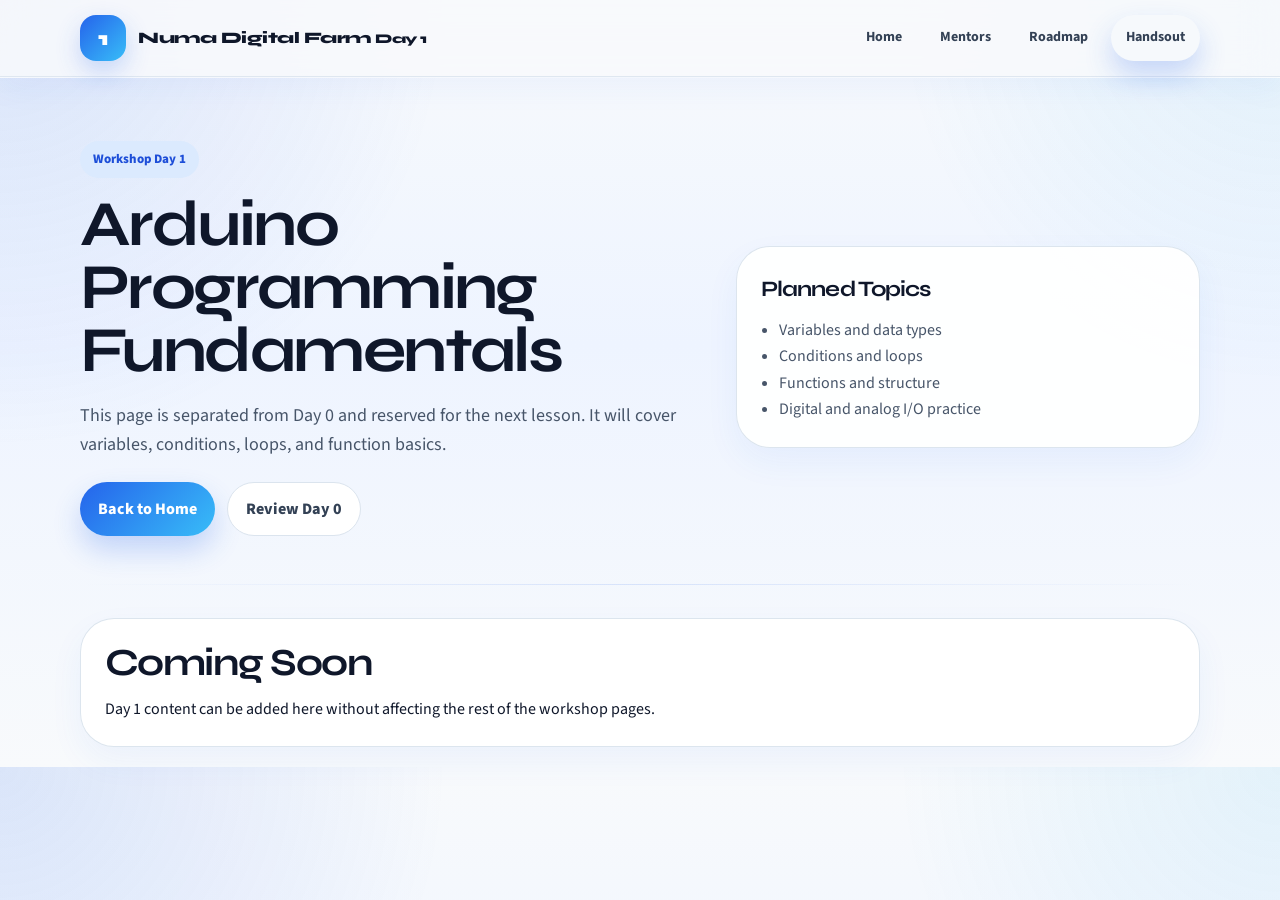
==== day1.html @ 46e3da44 "Add HTML and CSS files for Days 5 to 7 of the IoT Workshop, including navigation and content structu" ====
<!DOCTYPE html>
<html lang="en">
<head>
  <meta charset="UTF-8" />
  <meta name="viewport" content="width=device-width, initial-scale=1.0" />
  <title>Day 1 - IoT Workshop</title>
  <link href="https://fonts.googleapis.com/css2?family=Syne:wght@400;500;600;700;800&family=Source+Sans+Pro:wght@400;600;700&display=swap" rel="stylesheet">
  <link rel="stylesheet" href="styles.css" />
</head>
<body>
  <header class="topbar">
    <div class="container navbar">
      <a class="brand" href="index.html">
        <span class="brand-mark">1</span>
        <span>
          Numa Digital Farm
          <small>Day 1</small>
        </span>
      </a>
      <nav class="nav-links" aria-label="Primary navigation">
        <a href="index.html#home">Home</a>
        <a href="index.html#mentors">Mentors</a>
        <a href="index.html#roadmap">Roadmap</a>
        <details class="handsout-menu">
          <summary class="handsout-trigger btn btn-primary">Handsout</summary>
          <div class="handsout-dropdown" aria-label="Handsout days">
            <a href="day0.html">Day 0 - Foundation</a>
            <a href="day1.html">Day 1 - Arduino Basics</a>
            <a href="day2.html">Day 2 - Wi-Fi and HTTP</a>
            <a href="day3.html">Day 3 - MQTT Messaging</a>
            <a href="day4.html">Day 4 - Sensor Data</a>
            <a href="day5.html">Day 5 - ESP-NOW</a>
            <a href="day6.html">Day 6 - RFID and Modules</a>
            <a href="day7.html">Day 7 - Final Prototype</a>
          </div>
        </details>
      </nav>
    </div>
  </header>
  <main class="container">
    <section class="hero"><div class="hero-grid"><div><div class="badge">Workshop Day 1</div><h1>Arduino Programming Fundamentals</h1><p class="lead">This page is separated from Day 0 and reserved for the next lesson. It will cover variables, conditions, loops, and function basics.</p><div class="actions"><a class="btn btn-primary" href="index.html">Back to Home</a><a class="btn btn-ghost" href="day0.html">Review Day 0</a></div></div><aside class="panel"><h3>Planned Topics</h3><ul style="padding-left:18px;"><li>Variables and data types</li><li>Conditions and loops</li><li>Functions and structure</li><li>Digital and analog I/O practice</li></ul></aside></div></section>
    <section class="section"><div class="panel"><h2>Coming Soon</h2><p>Day 1 content can be added here without affecting the rest of the workshop pages.</p></div></section>
  </main>
</body>
</html>
---- styles.css ----
* {
  box-sizing: border-box;
  margin: 0;
  padding: 0;
}

:root {
  --primary: #2563eb;
  --primary-dark: #1d4ed8;
  --primary-soft: #dbeafe;
  --accent: #f59e0b;
  --accent-soft: #fef3c7;
  --text: #0f172a;
  --muted: #475569;
  --surface: #ffffff;
  --surface-alt: #f8fafc;
  --border: #dbe4ee;
  --shadow: 0 20px 45px rgba(37, 99, 235, 0.12);
  --radius: 24px;
}

html {
  scroll-behavior: smooth;
}

body {
  font-family: "Source Sans Pro", Arial, sans-serif;
  color: var(--text);
  line-height: 1.65;
  background:
    radial-gradient(circle at top left, rgba(37, 99, 235, 0.14), transparent 28rem),
    radial-gradient(circle at top right, rgba(14, 165, 233, 0.09), transparent 24rem),
    linear-gradient(180deg, #f8fafc 0%, #eef4ff 45%, #f8fafc 100%);
}

a {
  color: inherit;
  text-decoration: none;
}

img {
  max-width: 100%;
  display: block;
}

.container {
  width: min(1120px, calc(100% - 32px));
  margin: 0 auto;
}

.topbar {
  position: sticky;
  top: 0;
  z-index: 10;
  backdrop-filter: blur(16px);
  background: rgba(248, 250, 252, 0.85);
  border-bottom: 1px solid rgba(219, 228, 238, 0.85);
  box-shadow: 0 1px 0 rgba(255, 255, 255, 0.75), 0 12px 30px rgba(37, 99, 235, 0.05);
}

.navbar {
  min-height: 76px;
  display: flex;
  align-items: center;
  justify-content: space-between;
  gap: 18px;
}

.brand {
  display: flex;
  align-items: center;
  gap: 12px;
  font-family: Syne, Arial, sans-serif;
  font-weight: 800;
  letter-spacing: -0.03em;
}

.brand-mark {
  width: 46px;
  height: 46px;
  border-radius: 16px;
  display: grid;
  place-items: center;
  color: white;
  background: linear-gradient(135deg, var(--primary), #38bdf8);
  box-shadow: 0 10px 24px rgba(37, 99, 235, 0.24);
  font-size: 20px;
}

.nav-links {
  display: flex;
  flex-wrap: wrap;
  align-items: center;
  gap: 8px;
}

.nav-links a,
.nav-links button,
.nav-links summary {
  padding: 11px 15px;
  border-radius: 999px;
  font-size: 14px;
  font-weight: 700;
  color: #334155;
  transition: 0.2s ease;
}

.nav-links a:hover,
.nav-links button:hover,
.nav-links summary:hover {
  background: #dbeafe;
  color: var(--primary-dark);
}

.nav-links a:focus-visible,
.nav-links button:focus-visible,
.nav-links summary:focus-visible,
.handsout-dropdown a:focus-visible,
.btn:focus-visible {
  outline: 3px solid rgba(37, 99, 235, 0.28);
  outline-offset: 2px;
}

.nav-links button,
.nav-links summary {
  border: 0;
  background: transparent;
  cursor: pointer;
  list-style: none;
}

.nav-links summary::-webkit-details-marker {
  display: none;
}

.nav-links summary::marker {
  content: "";
}

.handsout-menu {
  position: relative;
}

.handsout-trigger {
  display: inline-flex;
  align-items: center;
  gap: 8px;
  color: white;
  background: linear-gradient(135deg, var(--primary), #38bdf8);
  box-shadow: 0 14px 28px rgba(37, 99, 235, 0.22);
  position: relative;
  overflow: hidden;
}

.handsout-trigger::after {
  content: "";
  position: absolute;
  inset: 0;
  background: linear-gradient(115deg, transparent 0%, rgba(255, 255, 255, 0.32) 48%, transparent 56%);
  transform: translateX(-120%);
  transition: transform 0.45s ease;
}

.handsout-menu:hover .handsout-trigger::after,
.handsout-menu[open] .handsout-trigger::after {
  transform: translateX(120%);
}

.handsout-trigger:hover,
.handsout-menu[open] .handsout-trigger {
  color: white;
  background: linear-gradient(135deg, var(--primary-dark), #0284c7);
}

.handsout-dropdown {
  position: absolute;
  top: calc(100% + 10px);
  right: 0;
  min-width: 220px;
  padding: 10px;
  border-radius: 20px;
  border: 1px solid var(--border);
  background: rgba(255, 255, 255, 0.98);
  box-shadow: var(--shadow);
  display: grid;
  gap: 6px;
  z-index: 20;
}

.handsout-dropdown a {
  padding: 10px 12px;
  border-radius: 14px;
  font-size: 13px;
  font-weight: 800;
  color: #334155;
}

.handsout-dropdown a:hover {
  background: #eff6ff;
  color: var(--primary-dark);
}

section.section,
section.hero {
  position: relative;
  scroll-margin-top: 96px;
}

section.section::before,
section.hero::before {
  content: "";
  position: absolute;
  left: 0;
  right: 0;
  top: 0;
  height: 1px;
  background: linear-gradient(90deg, transparent, rgba(37, 99, 235, 0.14), transparent);
  pointer-events: none;
}

section.section > .container,
section.hero > .container {
  position: relative;
  z-index: 1;
}

.hero {
  padding: 64px 0 32px;
}

.hero-grid {
  display: grid;
  grid-template-columns: 1.15fr 0.85fr;
  gap: 28px;
  align-items: center;
}

.badge {
  display: inline-flex;
  align-items: center;
  gap: 8px;
  padding: 8px 13px;
  border-radius: 999px;
  background: var(--primary-soft);
  color: var(--primary-dark);
  font-size: 13px;
  font-weight: 800;
  margin-bottom: 16px;
}

h1,
h2,
h3,
h4 {
  font-family: Syne, Arial, sans-serif;
  letter-spacing: -0.04em;
}

h1 {
  font-size: clamp(42px, 5vw, 68px);
  line-height: 0.98;
  margin-bottom: 18px;
}

h2 {
  font-size: clamp(28px, 3vw, 42px);
  line-height: 1.05;
  margin-bottom: 12px;
}

h3 {
  font-size: 22px;
  margin-bottom: 10px;
}

.lead {
  font-size: 18px;
  color: var(--muted);
  max-width: 720px;
}

.actions {
  display: flex;
  flex-wrap: wrap;
  gap: 12px;
  margin: 22px 0 16px;
}

.btn {
  display: inline-flex;
  align-items: center;
  justify-content: center;
  gap: 8px;
  padding: 13px 18px;
  border-radius: 999px;
  border: 0;
  font-weight: 800;
  cursor: pointer;
  transition: 0.22s ease;
}

.btn-primary {
  background: linear-gradient(135deg, var(--primary), #38bdf8);
  color: white;
  box-shadow: 0 14px 28px rgba(37, 99, 235, 0.24);
}

.btn-primary:hover {
  transform: translateY(-2px);
  box-shadow: 0 18px 32px rgba(37, 99, 235, 0.28);
}

.btn-ghost {
  background: white;
  border: 1px solid var(--border);
  color: #334155;
}

.btn-ghost:hover {
  background: #eff6ff;
  border-color: #bfdbfe;
}

.pills {
  display: flex;
  flex-wrap: wrap;
  gap: 10px;
}

.pill {
  padding: 8px 11px;
  border-radius: 999px;
  background: rgba(255, 255, 255, 0.86);
  border: 1px solid var(--border);
  color: #475569;
  font-size: 13px;
  font-weight: 700;
}

.panel {
  background: rgba(255, 255, 255, 0.92);
  border: 1px solid rgba(219, 228, 238, 0.95);
  border-radius: 34px;
  padding: 24px;
  box-shadow: var(--shadow);
}

.panel.soft {
  background: linear-gradient(135deg, rgba(204, 251, 241, 0.5), rgba(254, 243, 199, 0.4));
}

.hero-panel {
  background: rgba(255, 255, 255, 0.9);
  border: 1px solid rgba(219, 228, 238, 0.95);
  border-radius: 34px;
  padding: 24px;
  box-shadow: var(--shadow);
}

.hero-note {
  color: #64748b;
  font-size: 14px;
}

.home-hero {
  padding-top: 70px;
}

.kpi-grid,
.card-grid,
.page-grid,
.two-col,
.three-col {
  display: grid;
  gap: 16px;
}

.card-grid {
  grid-template-columns: repeat(3, 1fr);
}

.page-grid {
  grid-template-columns: repeat(4, 1fr);
}

.two-col {
  grid-template-columns: repeat(2, 1fr);
}

.three-col {
  grid-template-columns: repeat(3, 1fr);
}

.card,
.info-card,
.day-card,
.note,
.callout {
  background: rgba(255, 255, 255, 0.94);
  border: 1px solid var(--border);
  border-radius: var(--radius);
  padding: 18px;
  box-shadow: 0 12px 28px rgba(15, 23, 42, 0.06);
}

.trainer-card {
  min-height: 100%;
}

.mentor-band {
  display: grid;
  gap: 16px;
  padding: 18px;
  border-radius: 28px;
  border: 1px solid rgba(37, 99, 235, 0.12);
  background: linear-gradient(180deg, rgba(255, 255, 255, 0.9), rgba(239, 246, 255, 0.7));
}

.resource-banner {
  padding: 11px 16px;
  border-radius: 999px;
  border: 1px solid rgba(37, 99, 235, 0.14);
  background: linear-gradient(135deg, rgba(239, 246, 255, 0.95), rgba(219, 234, 254, 0.95));
  color: #1e3a8a;
  font-weight: 800;
  font-size: 14px;
  letter-spacing: -0.01em;
  text-align: center;
}

.mentor-grid {
  display: grid;
  grid-template-columns: repeat(2, minmax(0, 1fr));
  gap: 14px;
}

.mentor-card {
  display: flex;
  gap: 14px;
  align-items: flex-start;
  padding: 20px;
  border-radius: 24px;
  background: rgba(255, 255, 255, 0.92);
  border: 1px solid rgba(37, 99, 235, 0.12);
  box-shadow: none;
}

.mentor-card-left {
  border-top: 2px solid rgba(37, 99, 235, 0.38);
}

.mentor-card-right {
  border-top: 2px solid rgba(14, 165, 233, 0.34);
}

.trainer-meta {
  display: grid;
  gap: 8px;
}

.profile-links {
  display: flex;
  flex-wrap: wrap;
  gap: 8px;
  margin-top: 10px;
}

.profile-link {
  display: inline-flex;
  align-items: center;
  gap: 6px;
  padding: 8px 11px;
  border-radius: 999px;
  background: #eff6ff;
  color: #1d4ed8;
  font-size: 12px;
  font-weight: 800;
  border: 1px solid #dbeafe;
}

.profile-link.secondary {
  background: #f8fafc;
  color: #0f172a;
  border-color: var(--border);
}

.mentor-card .avatar {
  flex: 0 0 58px;
  width: 58px;
  height: 58px;
  border-radius: 20px;
  background: linear-gradient(135deg, var(--primary), #38bdf8);
  color: white;
  display: grid;
  place-items: center;
  font-weight: 900;
  font-size: 18px;
  box-shadow: 0 8px 18px rgba(37, 99, 235, 0.18);
}

.mentor-card h3 {
  margin-bottom: 4px;
}

.mentor-card p {
  margin-bottom: 0;
  line-height: 1.55;
}

.mentor-card .profile-links {
  margin-top: 8px;
}

.mentor-card .tag-row {
  margin-top: 8px;
}

.roadmap-grid {
  display: grid;
  grid-template-columns: repeat(4, 1fr);
  gap: 14px;
}

.roadmap-card {
  position: relative;
  overflow: hidden;
}

.roadmap-card h3 {
  font-size: 18px;
  margin-bottom: 8px;
}

.roadmap-card p {
  color: #64748b;
  font-size: 14px;
}

.roadmap-card .day-number {
  margin-bottom: 10px;
}

.roadmap-card .status-tag {
  display: inline-flex;
  align-items: center;
  gap: 6px;
  padding: 6px 10px;
  border-radius: 999px;
  background: #eff6ff;
  color: #1d4ed8;
  font-size: 11px;
  font-weight: 900;
  margin-top: 12px;
}

.stats-row {
  display: grid;
  grid-template-columns: repeat(3, minmax(0, 1fr));
  gap: 12px;
  margin-top: 18px;
}

.stat {
  padding: 14px;
  border-radius: 18px;
  background: linear-gradient(180deg, #f8fafc, #ffffff);
  border: 1px solid var(--border);
}

.stat strong {
  display: block;
  font-size: 20px;
  color: var(--primary-dark);
  margin-bottom: 4px;
}

.stat span {
  font-size: 13px;
  color: #64748b;
}

.day-card {
  position: relative;
  overflow: hidden;
  cursor: pointer;
  transition: 0.22s ease;
  min-height: 168px;
}

.day-card:hover {
  transform: translateY(-4px);
  border-color: #b6e8e0;
}

.day-number {
  display: inline-grid;
  place-items: center;
  width: 44px;
  height: 44px;
  border-radius: 16px;
  background: var(--primary-soft);
  color: var(--primary-dark);
  font-weight: 900;
  margin-bottom: 14px;
}

.locked {
  position: absolute;
  top: 16px;
  right: 16px;
  padding: 6px 10px;
  border-radius: 999px;
  background: #ffedd5;
  color: #9a3412;
  font-size: 12px;
  font-weight: 900;
}

.section {
  padding: 34px 0 20px;
}

.section-tight {
  padding-top: 28px;
}

.section + .section {
  margin-top: 10px;
}

.section-head {
  display: flex;
  align-items: end;
  justify-content: space-between;
  gap: 18px;
  margin-bottom: 20px;
}

.section-head p,
.card p,
.info-card p,
.note p,
.callout p,
li,
td {
  color: var(--muted);
}

.faq-list {
  display: grid;
  gap: 12px;
}

.faq-item {
  border: 1px solid var(--border);
  border-radius: 20px;
  background: rgba(255, 255, 255, 0.94);
  box-shadow: 0 12px 28px rgba(37, 99, 235, 0.06);
  overflow: hidden;
}

.faq-item summary {
  display: flex;
  align-items: center;
  justify-content: space-between;
  gap: 12px;
  padding: 16px 18px;
  cursor: pointer;
  font-weight: 800;
  color: #1e3a8a;
}

.faq-item summary::after {
  content: "+";
  font-size: 18px;
  line-height: 1;
  color: var(--primary-dark);
}

.faq-item[open] summary::after {
  content: "−";
}

.faq-item p {
  padding: 0 18px 18px;
  color: var(--muted);
}

.muted {
  color: var(--muted);
}

.table-wrap {
  overflow-x: auto;
  border: 1px solid rgba(219, 228, 238, 0.95);
  border-radius: 20px;
  background: white;
  margin: 14px 0;
  box-shadow: 0 10px 24px rgba(37, 99, 235, 0.04);
}

table {
  width: 100%;
  border-collapse: collapse;
  min-width: 680px;
}

th,
td {
  padding: 13px 14px;
  text-align: left;
  border-bottom: 1px solid var(--border);
  vertical-align: top;
  font-size: 14px;
}

th {
  background: #effdfa;
  color: #115e59;
  font-weight: 900;
}

tr:last-child td {
  border-bottom: 0;
}

.code-block,
.diagram,
.flow-box {
  background: linear-gradient(180deg, #0f172a, #111827);
  color: #e2e8f0;
  border-radius: 24px;
  padding: 18px;
  overflow-x: auto;
  margin: 14px 0;
  border: 1px solid rgba(37, 99, 235, 0.12);
}

.code-block pre,
.diagram,
.flow-box {
  font-family: "SFMono-Regular", Consolas, "Liberation Mono", monospace;
  font-size: 13px;
  line-height: 1.65;
  white-space: pre-wrap;
}

.tag-row {
  display: flex;
  flex-wrap: wrap;
  gap: 8px;
  margin-top: 10px;
}

.tag {
  display: inline-flex;
  align-items: center;
  gap: 6px;
  border-radius: 999px;
  padding: 6px 10px;
  background: #eff6ff;
  color: #1d4ed8;
  font-size: 12px;
  font-weight: 800;
}

.note {
  background: linear-gradient(135deg, rgba(219, 234, 254, 0.55), rgba(255, 255, 255, 0.82));
  border-left: 4px solid var(--primary);
}

.note.warning {
  background: linear-gradient(135deg, rgba(239, 246, 255, 0.75), rgba(255, 255, 255, 0.86));
  border-left-color: #ea580c;
}

.note.success {
  background: linear-gradient(135deg, rgba(219, 234, 254, 0.55), rgba(239, 246, 255, 0.75));
  border-left-color: var(--primary);
}

.panel.soft,
.hero-panel,
.card,
.info-card,
.day-card,
.note,
.callout,
.faq-item {
  backdrop-filter: blur(6px);
}

.panel,
.hero-panel,
.card,
.info-card,
.day-card,
.note,
.callout,
.faq-item {
  box-shadow: 0 14px 34px rgba(37, 99, 235, 0.06);
}

.footer {
  padding: 30px 0 40px;
  text-align: center;
  color: var(--muted);
}

.footer .panel {
  display: inline-block;
  min-width: min(800px, 100%);
}

@media (max-width: 920px) {
  .hero-grid,
  .two-col,
  .three-col,
  .card-grid,
  .page-grid,
  .roadmap-grid,
  .stats-row,
  .mentor-grid {
    grid-template-columns: 1fr 1fr;
  }
}

@media (max-width: 720px) {
  .navbar,
  .section-head,
  .hero-grid {
    grid-template-columns: 1fr;
    display: grid;
  }

  .nav-links {
    justify-content: flex-start;
  }

  .two-col,
  .three-col,
  .card-grid,
  .page-grid,
  .roadmap-grid,
  .stats-row,
  .mentor-grid,
  .mentor-card {
    grid-template-columns: 1fr;
  }

  .mentor-card {
    flex-direction: column;
  }

  .handsout-dropdown {
    position: static;
    min-width: 0;
    margin-top: 8px;
  }

  .footer .panel {
    min-width: 0;
  }
}
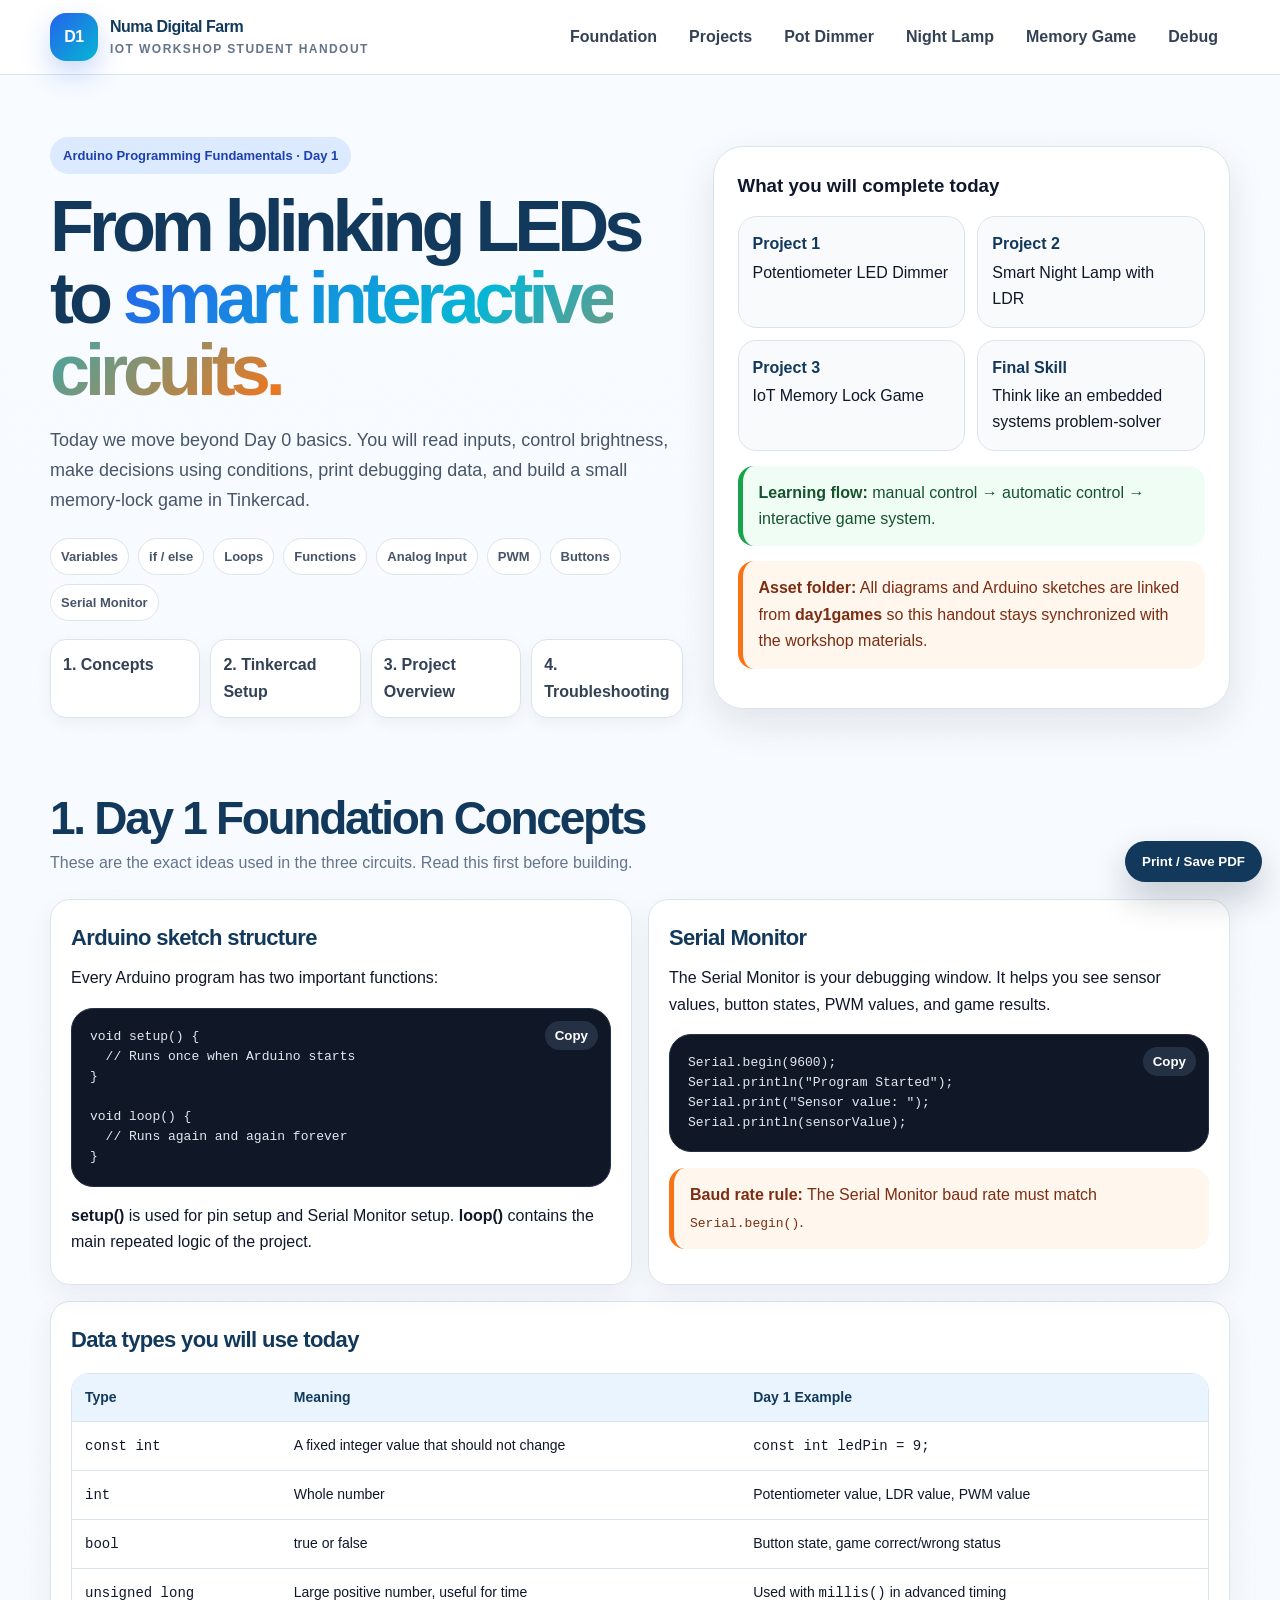
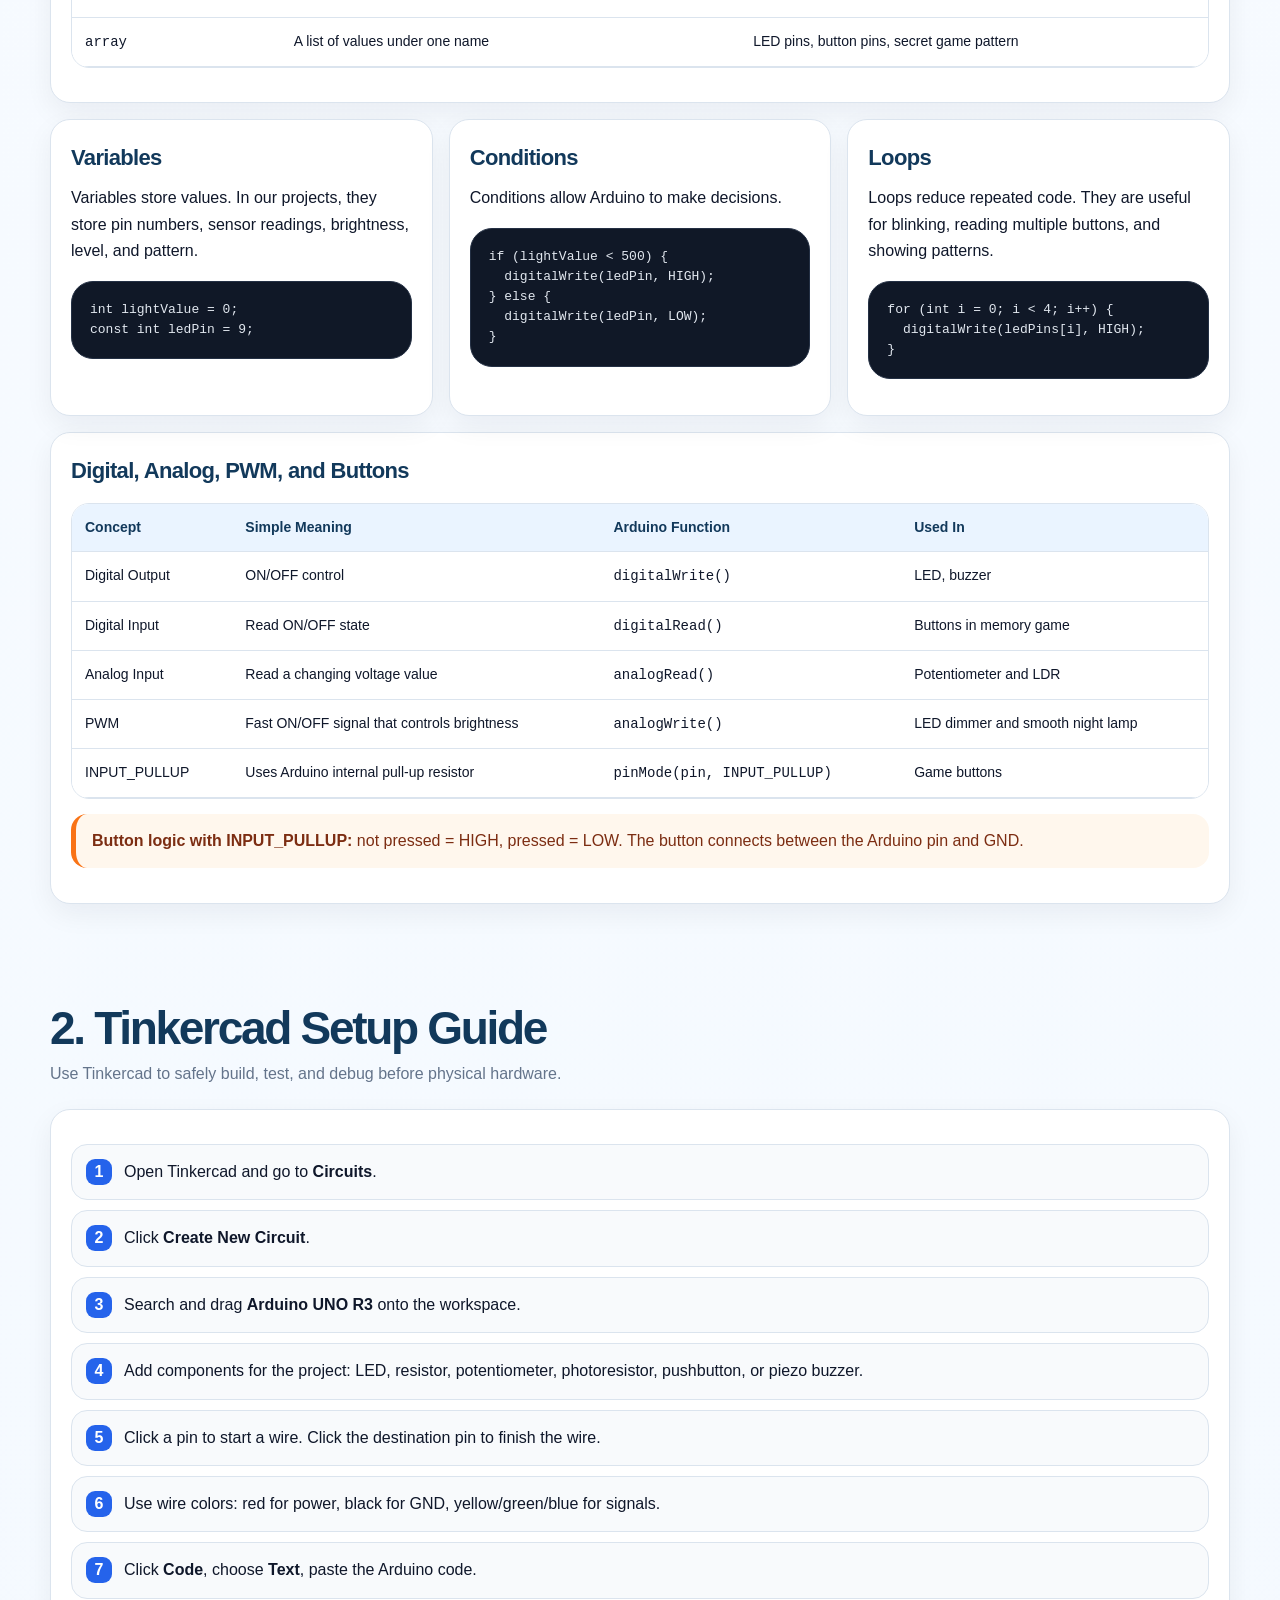
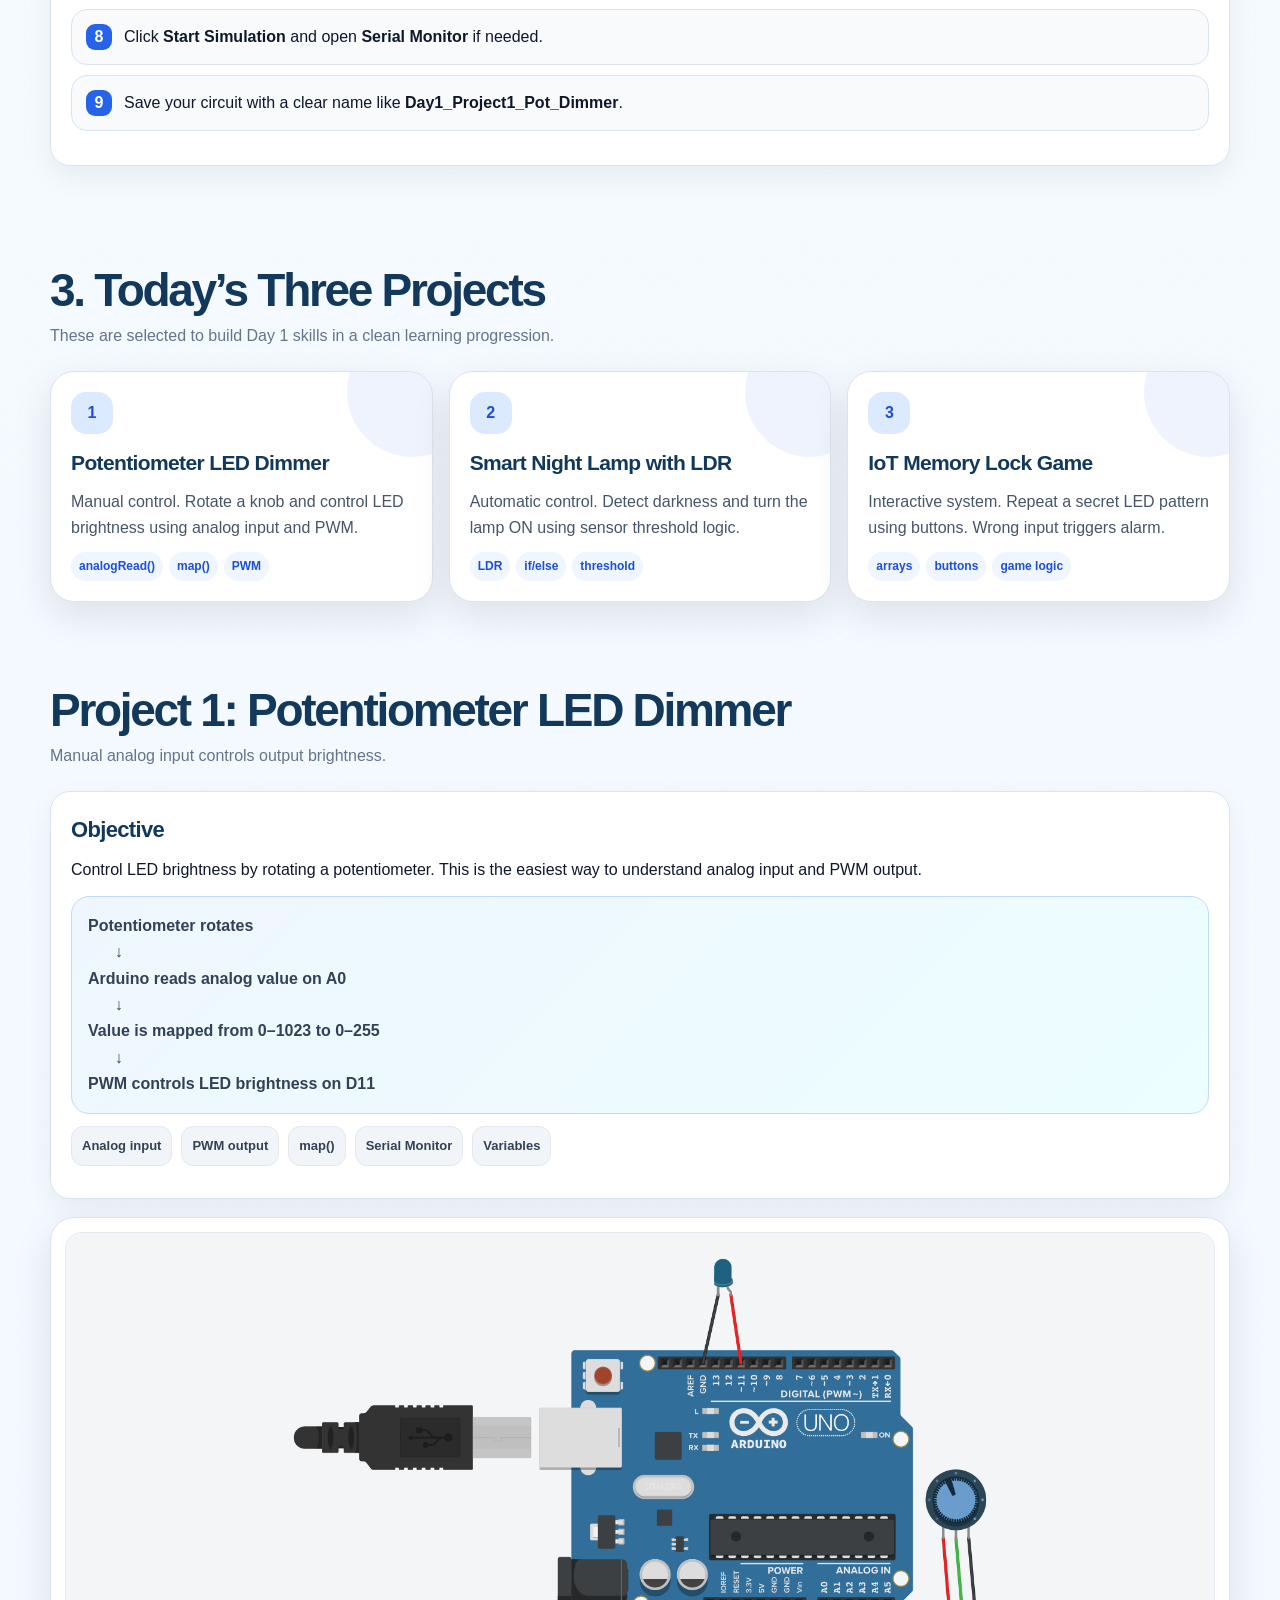
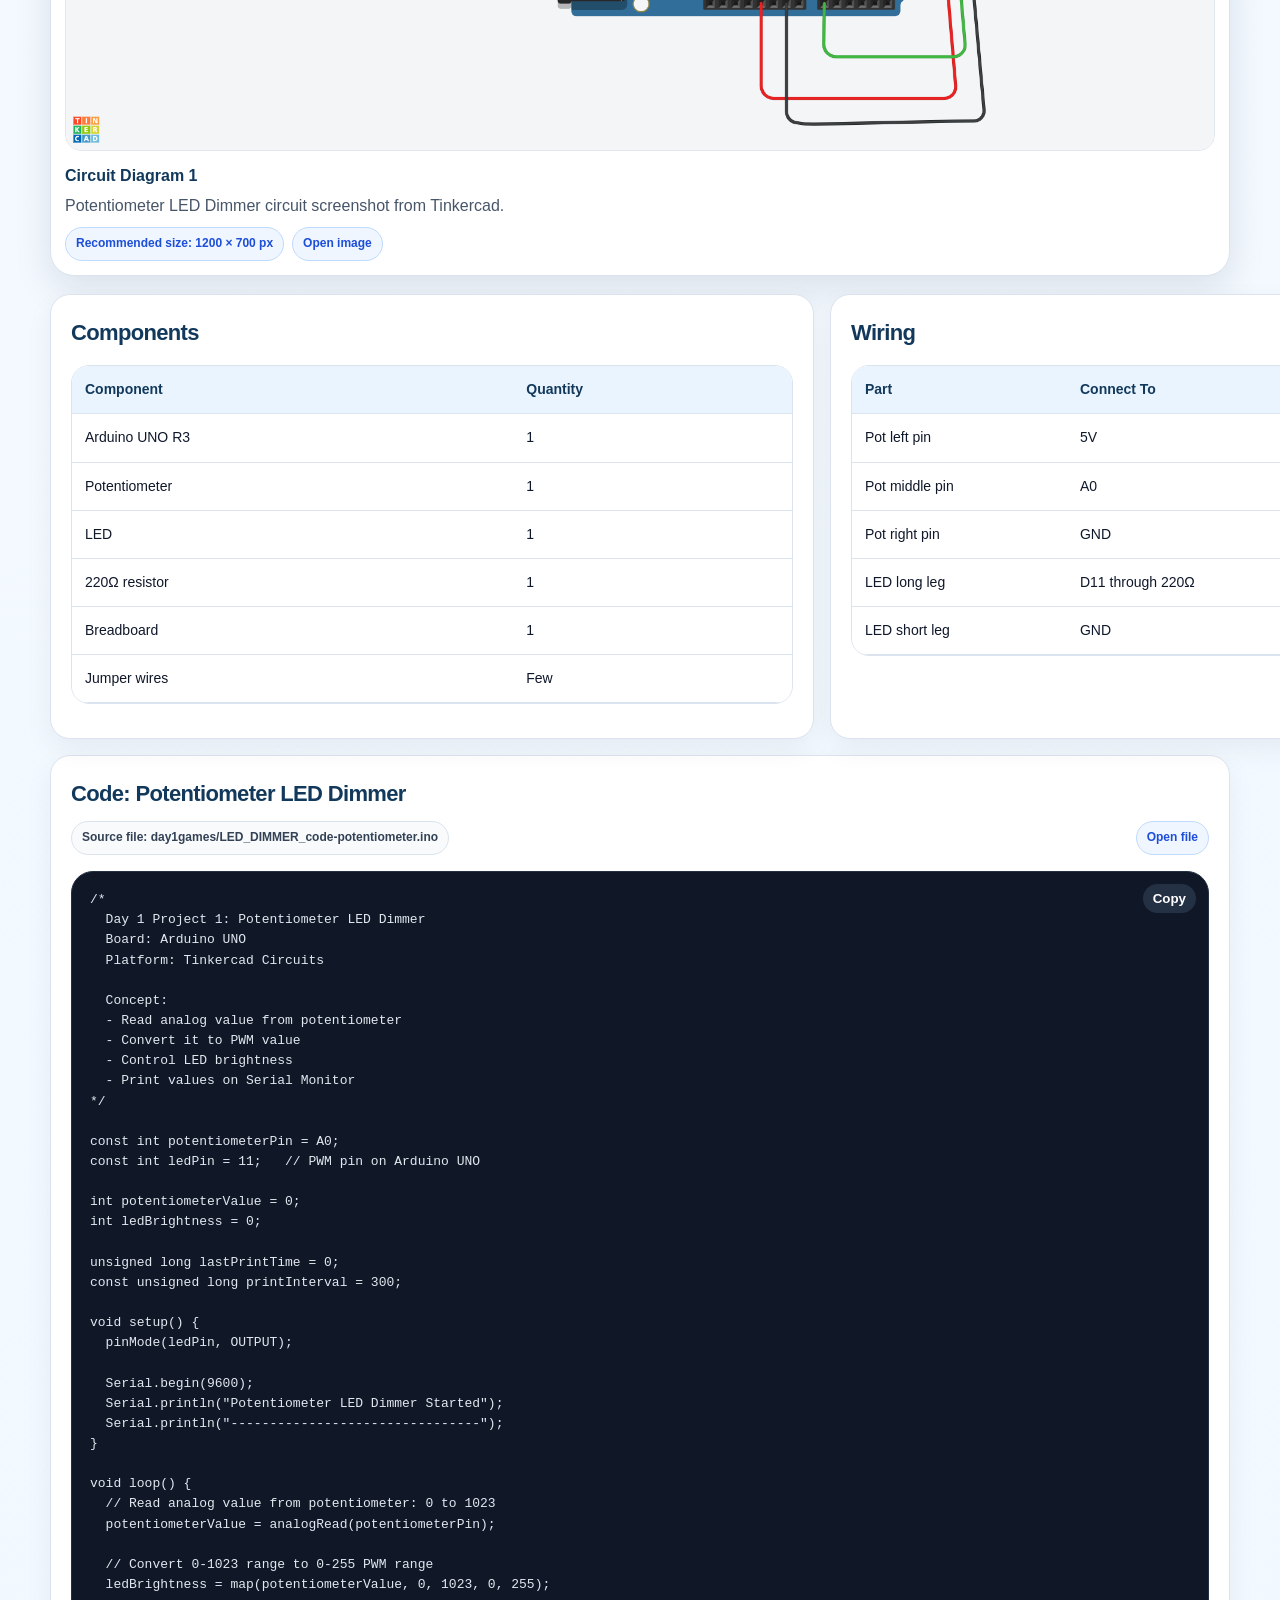
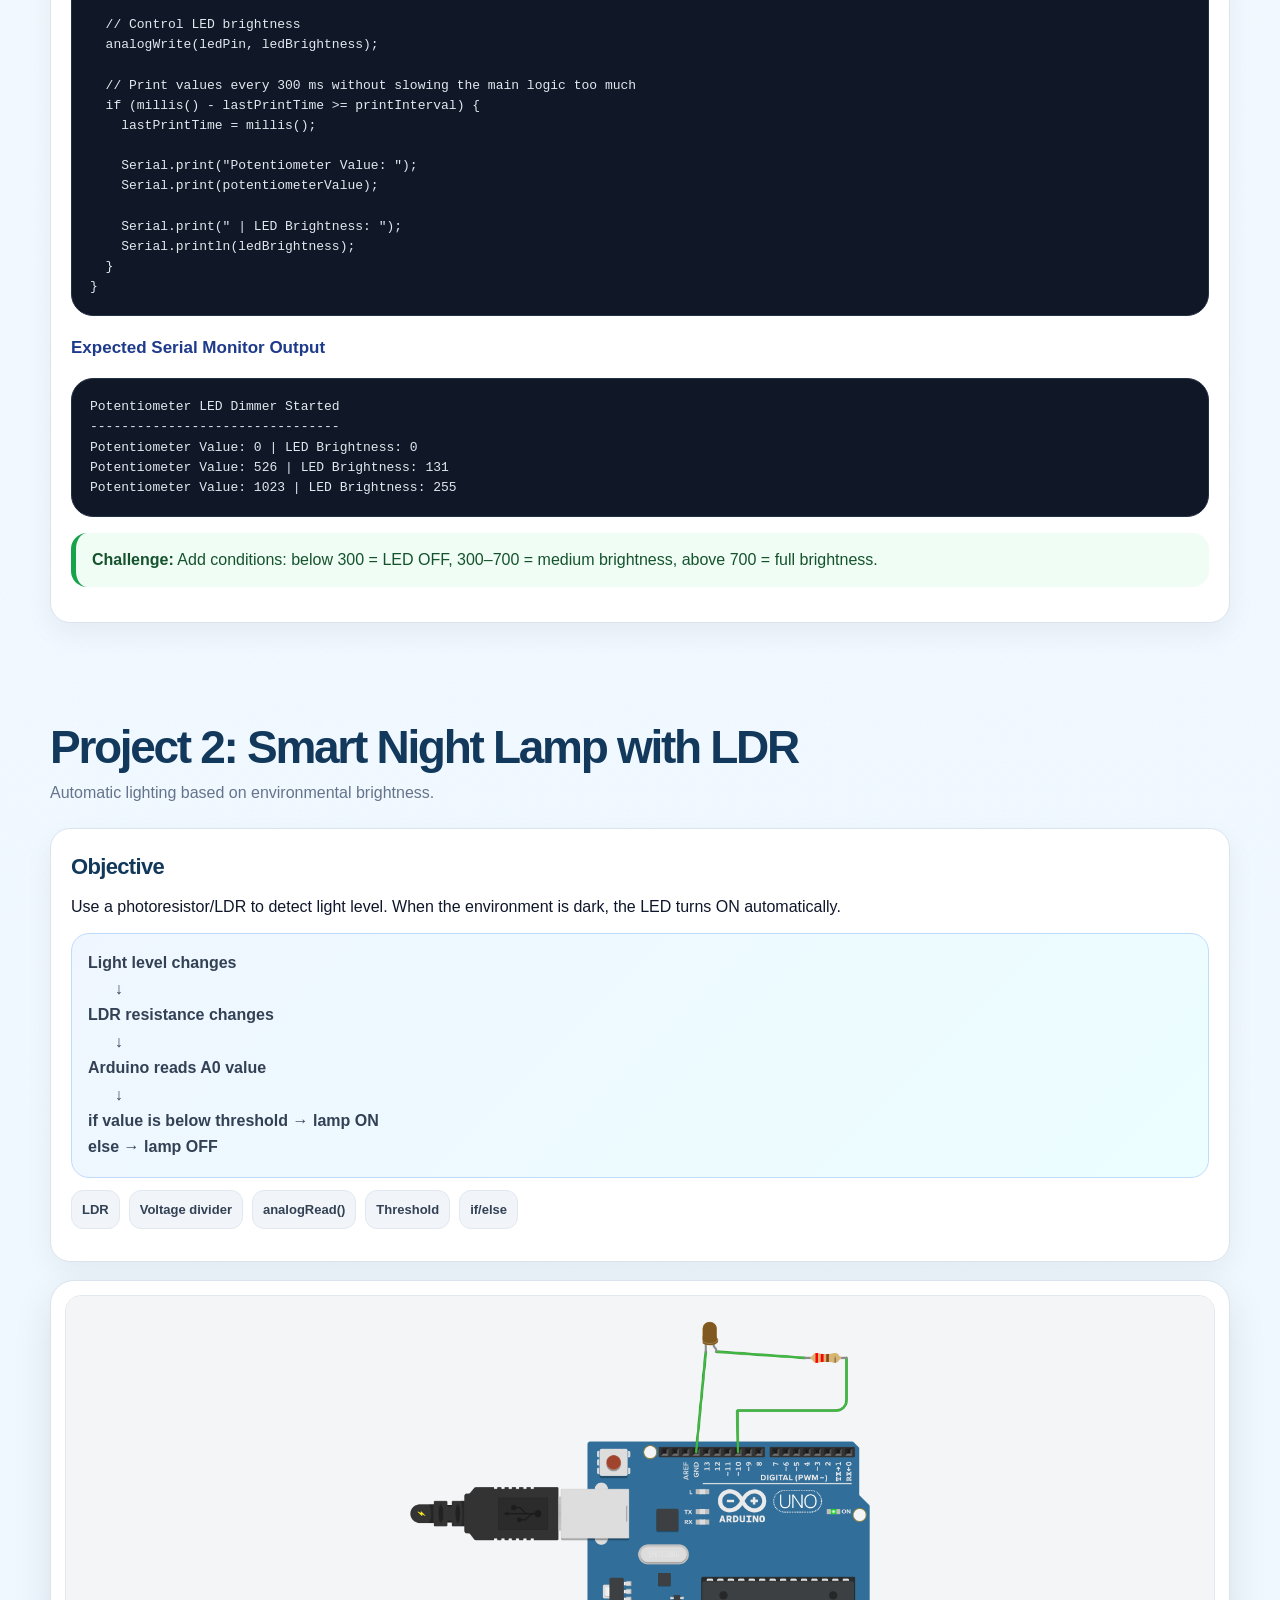
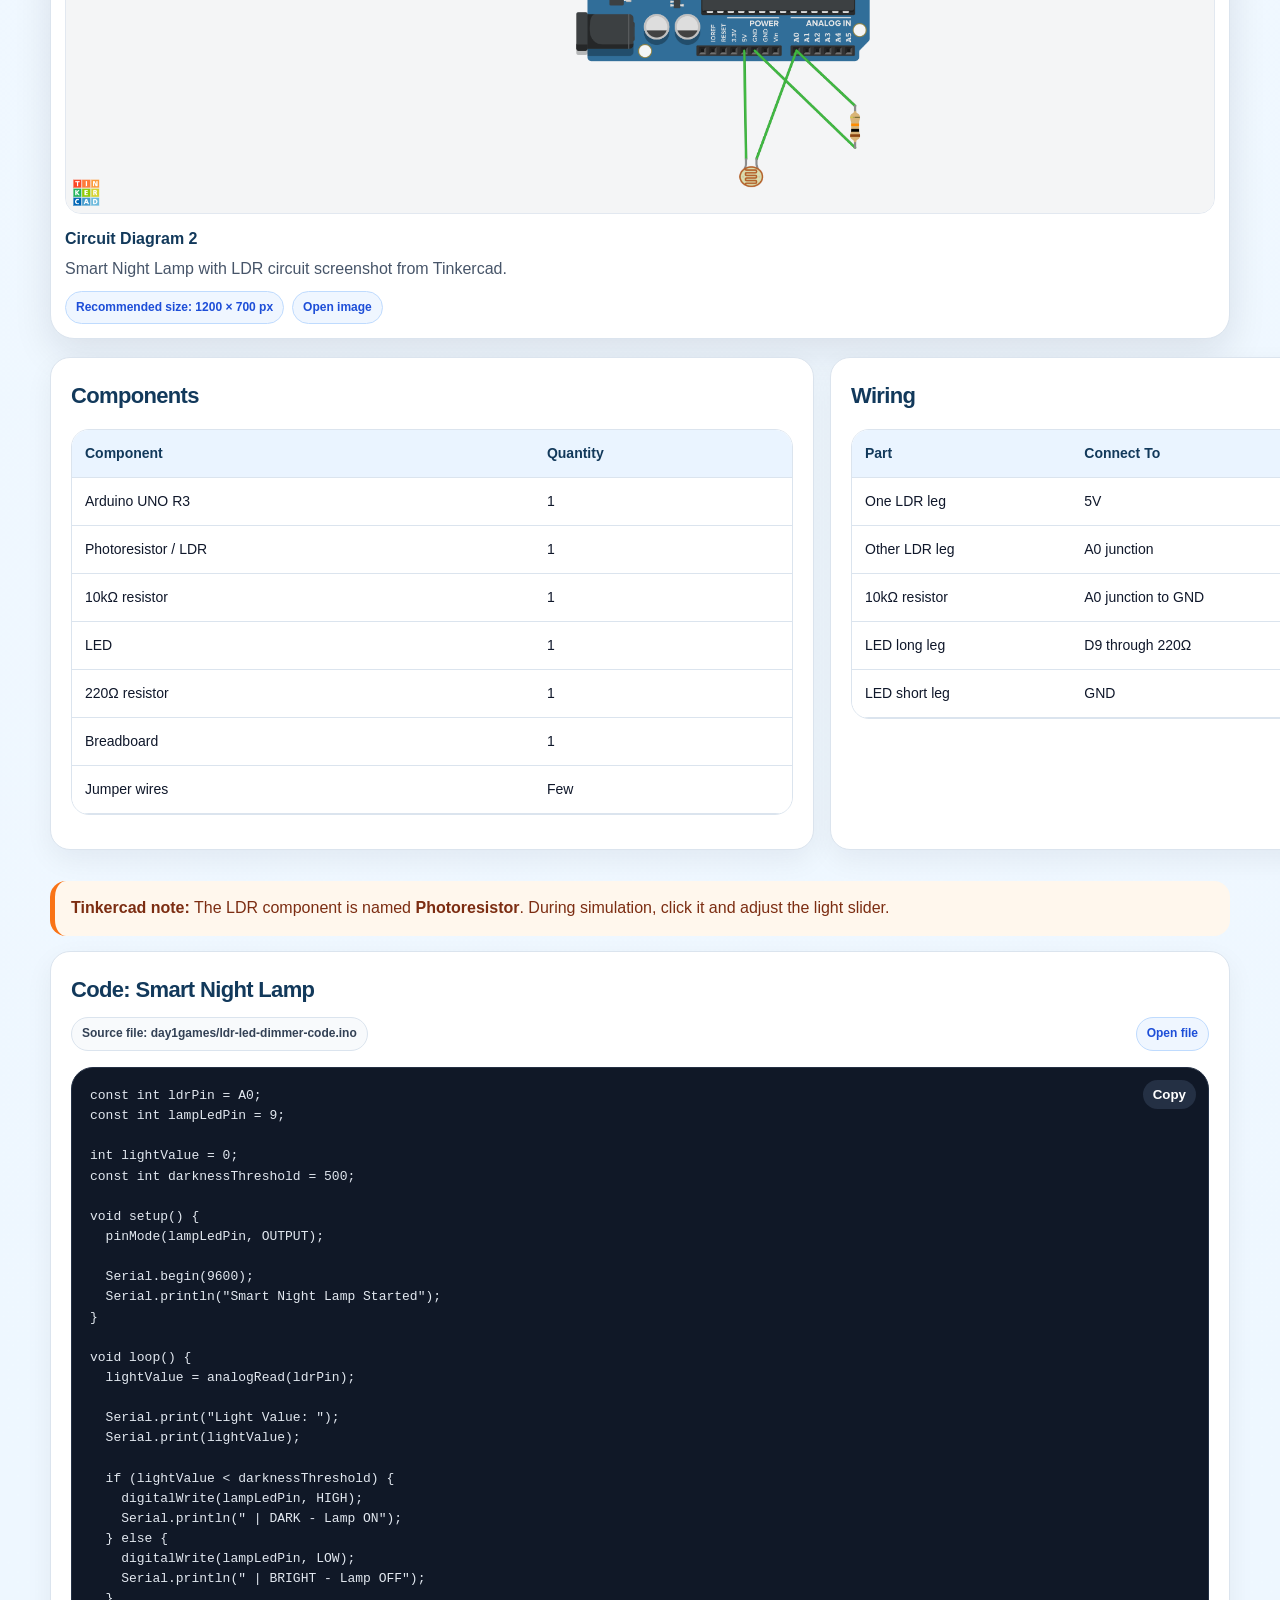
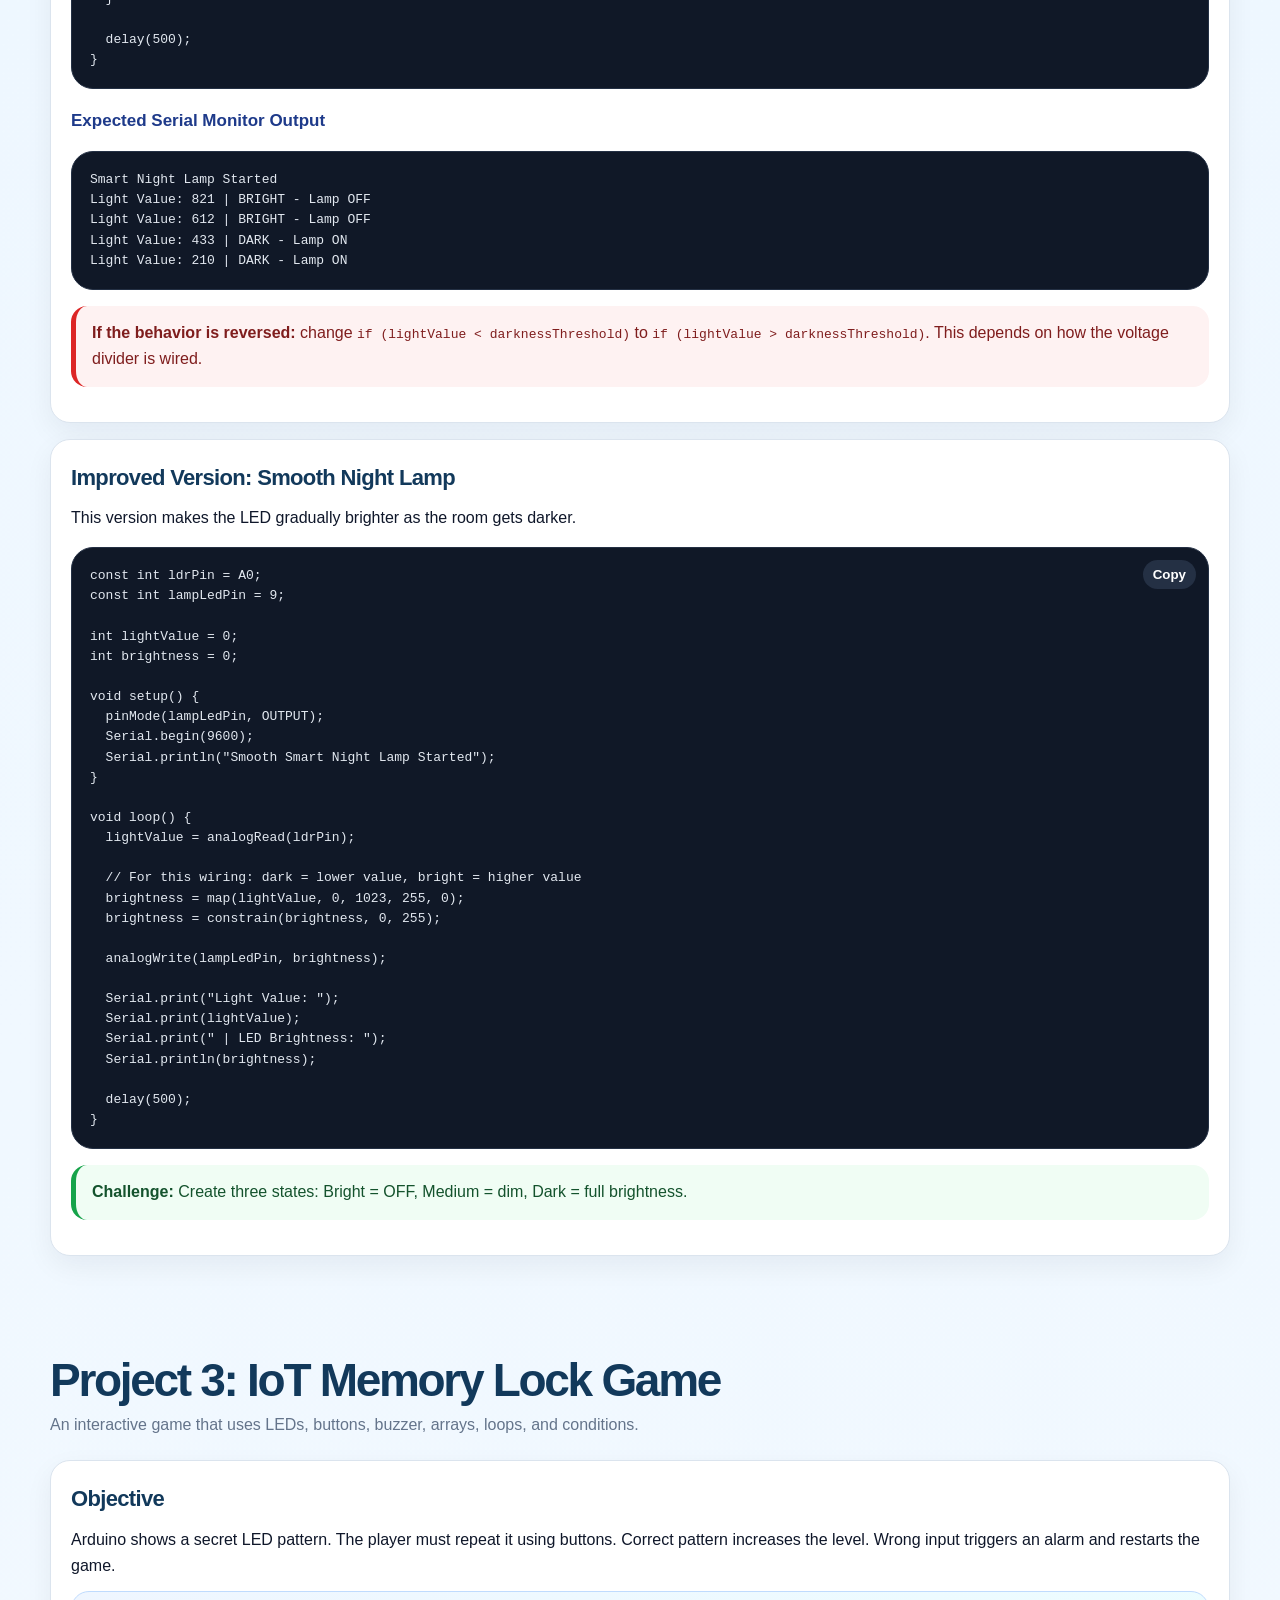
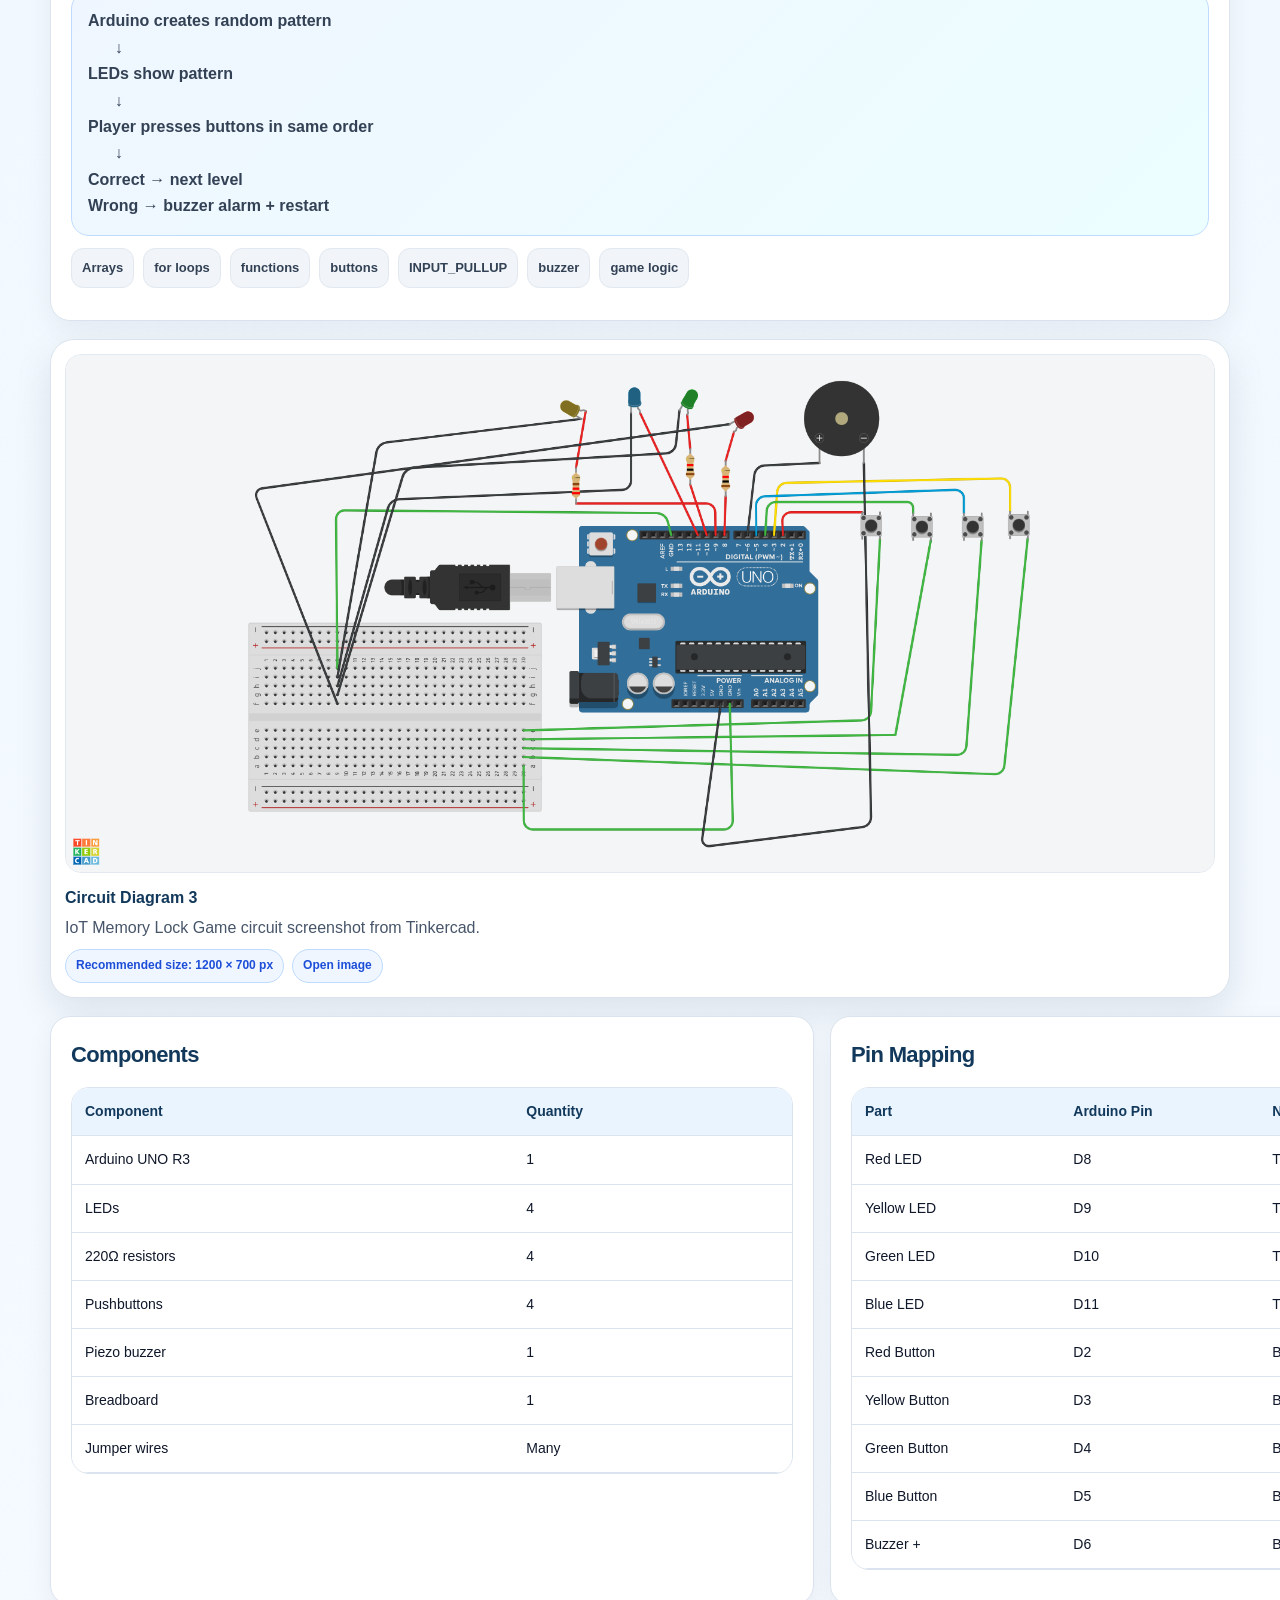
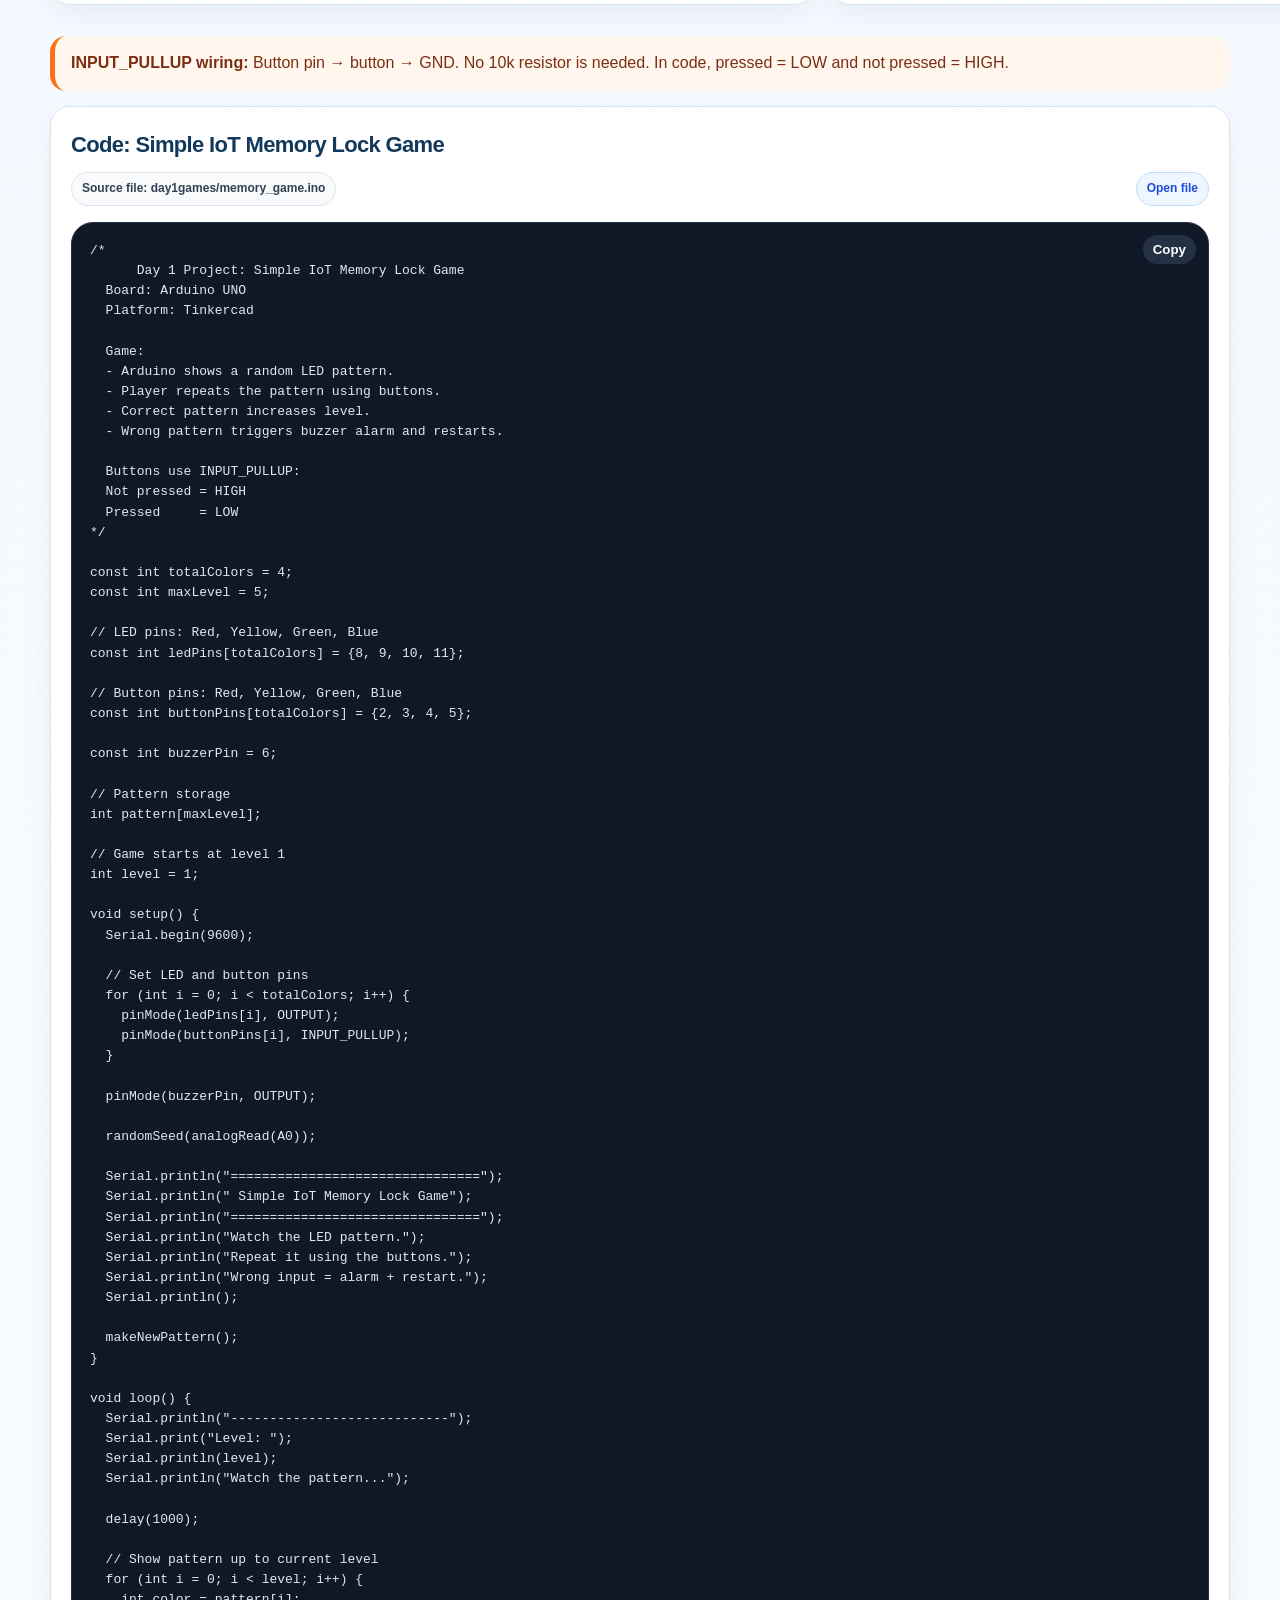
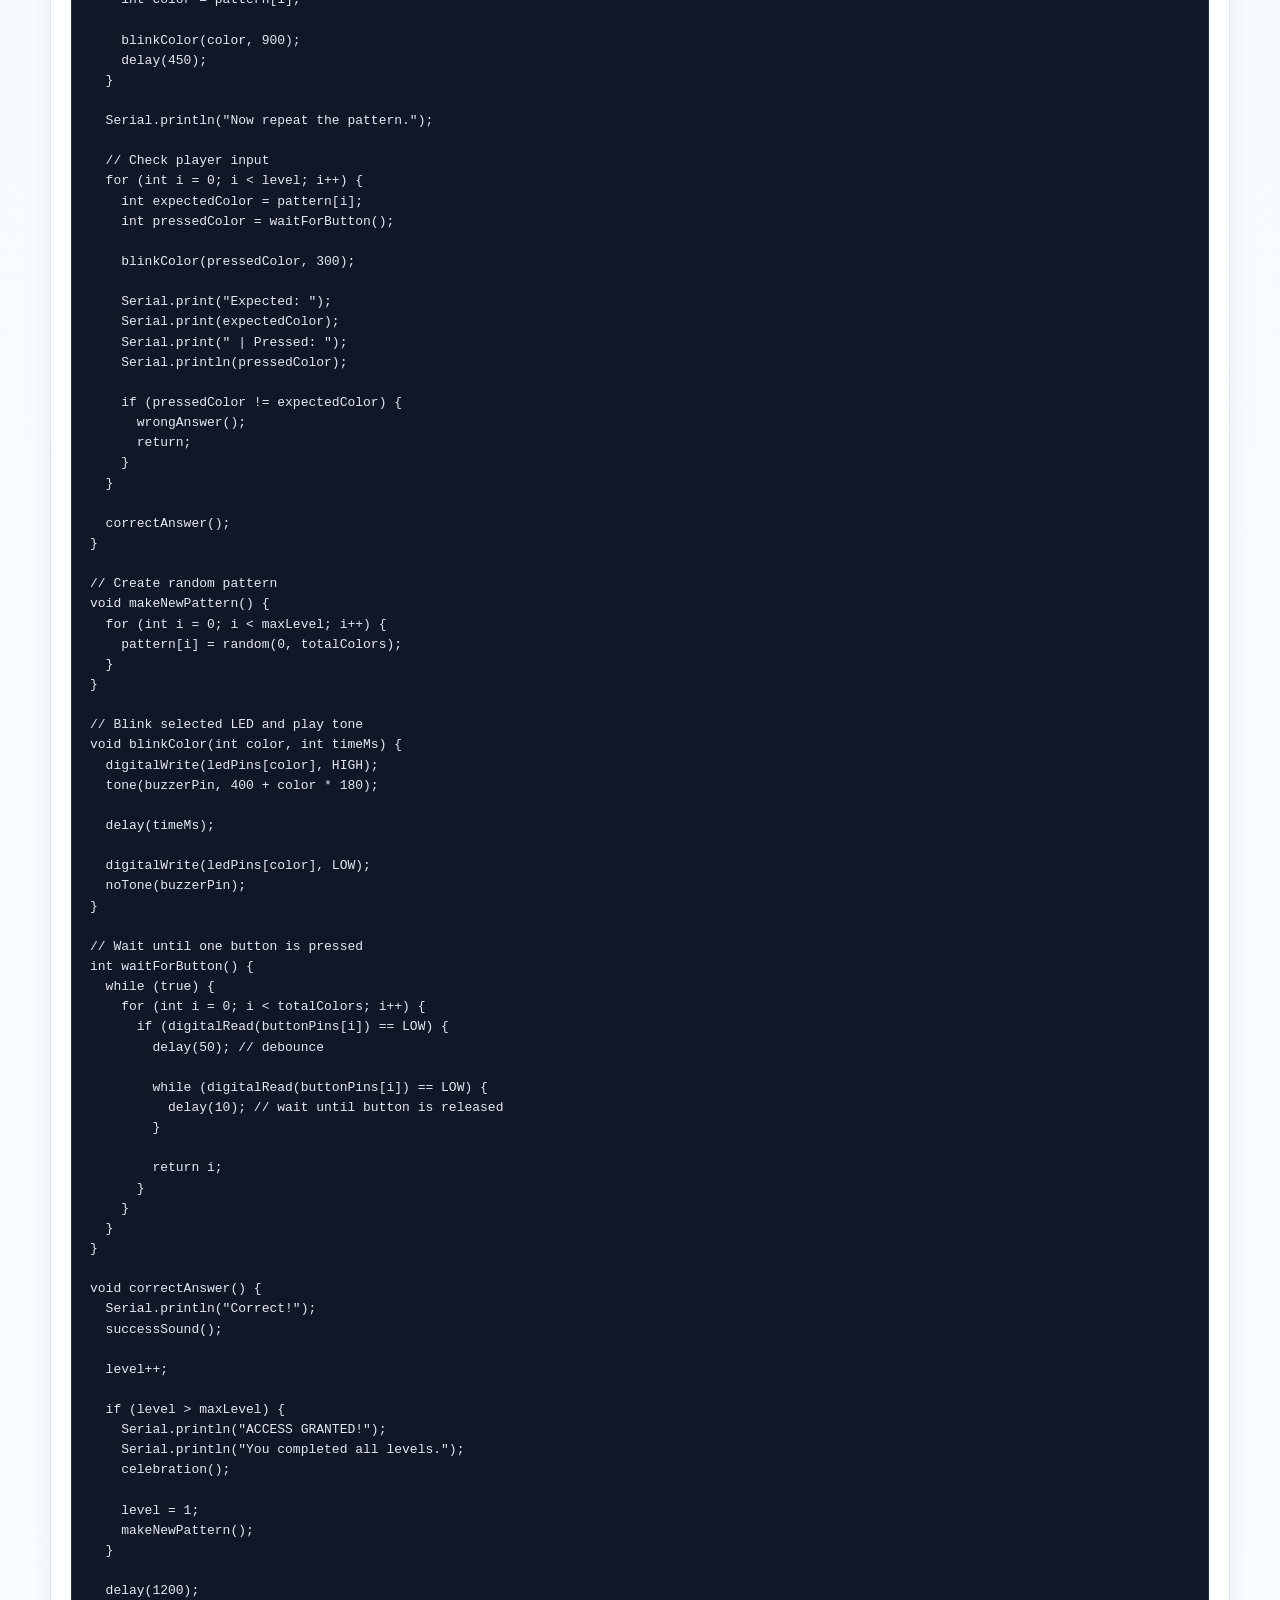
==== commit 5f740733: "Refactor code structure for improved readability and maintainability Co-authored-by: Copilot <copilo" ====
--- a/day1.html
+++ b/day1.html
@@ -3,43 +3,768 @@
 <head>
   <meta charset="UTF-8" />
   <meta name="viewport" content="width=device-width, initial-scale=1.0" />
-  <title>Day 1 - IoT Workshop</title>
-  <link href="https://fonts.googleapis.com/css2?family=Syne:wght@400;500;600;700;800&family=Source+Sans+Pro:wght@400;600;700&display=swap" rel="stylesheet">
-  <link rel="stylesheet" href="styles.css" />
+  <title>Day 1 Student Learning Handout | Numa Digital Farm IoT Workshop</title>
+  <style>
+    :root{
+      --navy:#12395b;
+      --blue:#2563eb;
+      --cyan:#06b6d4;
+      --orange:#f97316;
+      --green:#16a34a;
+      --red:#dc2626;
+      --yellow:#facc15;
+      --ink:#0f172a;
+      --muted:#64748b;
+      --soft:#f8fafc;
+      --panel:#ffffff;
+      --line:#dbe4ee;
+      --code:#101827;
+      --radius:20px;
+      --shadow:0 14px 38px rgba(15,23,42,.10);
+    }
+    *{box-sizing:border-box;margin:0;padding:0}
+    html{scroll-behavior:smooth}
+    body{
+      font-family:Inter,Segoe UI,Roboto,Arial,sans-serif;
+      background:linear-gradient(180deg,#f8fbff 0%,#eef7ff 50%,#fff 100%);
+      color:var(--ink);
+      line-height:1.65;
+    }
+    a{color:inherit;text-decoration:none}
+    .container{width:min(1180px,calc(100% - 34px));margin:auto}
+    header{
+      position:sticky;top:0;z-index:30;
+      background:rgba(255,255,255,.9);backdrop-filter:blur(14px);
+      border-bottom:1px solid var(--line);
+    }
+    .nav{min-height:74px;display:flex;align-items:center;justify-content:space-between;gap:18px}
+    .brand{display:flex;align-items:center;gap:12px;font-weight:900;letter-spacing:-.03em;color:var(--navy)}
+    .brand-mark{width:48px;height:48px;border-radius:16px;background:linear-gradient(135deg,var(--blue),var(--cyan));color:white;display:grid;place-items:center;box-shadow:0 12px 28px rgba(37,99,235,.25)}
+    .brand small{display:block;color:var(--muted);font-size:12px;letter-spacing:.12em;text-transform:uppercase}
+    .nav-links{display:flex;gap:8px;flex-wrap:wrap;justify-content:flex-end}
+    .nav-links a,.nav-links button{border:0;background:transparent;padding:9px 12px;border-radius:999px;font-weight:800;color:#334155;cursor:pointer}
+    .nav-links a:hover,.nav-links button:hover{background:#e0f2fe;color:#075985}
+    .hero{padding:62px 0 34px}
+    .hero-grid{display:grid;grid-template-columns:1.1fr .9fr;gap:30px;align-items:center}
+    .eyebrow{display:inline-flex;padding:8px 13px;border-radius:999px;background:#dbeafe;color:#1e40af;font-weight:900;font-size:13px;margin-bottom:16px}
+    h1{font-size:clamp(38px,6vw,72px);line-height:1;letter-spacing:-.07em;margin-bottom:20px;color:var(--navy)}
+    .gradient{background:linear-gradient(135deg,var(--blue),var(--cyan),var(--orange));-webkit-background-clip:text;background-clip:text;color:transparent}
+    .lead{font-size:18px;color:#475569;max-width:760px;margin-bottom:22px}
+    .hero-card{background:white;border:1px solid var(--line);border-radius:30px;padding:24px;box-shadow:var(--shadow)}
+    .quick-grid{display:grid;grid-template-columns:repeat(2,1fr);gap:12px;margin-top:14px}
+    .quick-box{border:1px solid var(--line);border-radius:18px;padding:14px;background:#f8fafc}
+    .quick-box strong{display:block;color:var(--navy);margin-bottom:2px}
+    .pill-row{display:flex;flex-wrap:wrap;gap:9px;margin-top:18px}
+    .pill{padding:7px 10px;border-radius:999px;background:white;border:1px solid var(--line);font-weight:800;color:#475569;font-size:13px}
+    .section{padding:42px 0}
+    .section-title{margin-bottom:22px;display:flex;align-items:end;justify-content:space-between;gap:18px}
+    .section-title h2{font-size:clamp(28px,4vw,46px);line-height:1.05;letter-spacing:-.05em;color:var(--navy);margin-bottom:8px}
+    .section-title p{color:var(--muted);max-width:820px}
+    .card{background:white;border:1px solid var(--line);border-radius:var(--radius);padding:20px;box-shadow:0 10px 28px rgba(15,23,42,.06);margin-bottom:16px}
+    .card h3{font-size:22px;color:var(--navy);letter-spacing:-.03em;margin-bottom:9px}
+    .card h4{font-size:17px;color:#1e3a8a;margin:18px 0 8px}
+    .grid-2{display:grid;grid-template-columns:repeat(2,1fr);gap:16px}
+    .grid-3{display:grid;grid-template-columns:repeat(3,1fr);gap:16px}
+    .project-card{background:white;border:1px solid var(--line);border-radius:24px;padding:20px;box-shadow:var(--shadow);position:relative;overflow:hidden}
+    .project-card::before{content:"";position:absolute;right:-45px;top:-45px;width:130px;height:130px;border-radius:50%;background:rgba(37,99,235,.08)}
+    .project-number{width:42px;height:42px;border-radius:15px;background:#dbeafe;color:#1d4ed8;display:grid;place-items:center;font-weight:900;margin-bottom:12px}
+    .project-card h3{font-size:21px;color:var(--navy);margin-bottom:8px;letter-spacing:-.03em}
+    .project-card p{color:#475569}
+    .mini-label{display:inline-flex;margin-top:10px;margin-right:6px;padding:5px 8px;border-radius:999px;background:#eff6ff;color:#1d4ed8;font-weight:900;font-size:12px}
+    table{width:100%;border-collapse:collapse;background:white;min-width:720px}
+    th,td{padding:12px 13px;border-bottom:1px solid var(--line);text-align:left;vertical-align:top;font-size:14px}
+    th{background:#eaf4ff;color:#12395b;font-weight:900}
+    .table-wrap{overflow-x:auto;border:1px solid var(--line);border-radius:18px;margin:14px 0}
+    .note{border-left:5px solid var(--orange);background:#fff7ed;border-radius:16px;padding:14px 16px;margin:15px 0;color:#7c2d12}
+    .success{border-left-color:var(--green);background:#f0fdf4;color:#14532d}
+    .warning{border-left-color:var(--red);background:#fef2f2;color:#7f1d1d}
+    .concept-strip{display:flex;flex-wrap:wrap;gap:9px;margin:12px 0}
+    .concept{padding:8px 10px;border-radius:12px;background:#f1f5f9;border:1px solid #e2e8f0;font-weight:800;color:#334155;font-size:13px}
+    .flow{white-space:pre;overflow-x:auto;background:linear-gradient(135deg,#eff6ff,#ecfeff);border:1px solid #bfdbfe;border-radius:18px;padding:16px;font-weight:800;color:#334155;margin:12px 0}
+    .diagram-placeholder{border:3px dashed #93c5fd;border-radius:24px;min-height:300px;display:grid;place-items:center;text-align:center;padding:24px;background:linear-gradient(135deg,#eff6ff,#fff);color:#1e40af;margin:18px 0}
+    .diagram-placeholder span{display:block;font-size:42px;margin-bottom:8px}
+    .diagram-placeholder strong{font-size:22px;display:block;margin-bottom:6px;color:#12395b}
+    .diagram-frame{border:1px solid var(--line);border-radius:24px;padding:14px;background:white;box-shadow:var(--shadow);overflow:hidden;margin:18px 0}
+    .diagram-frame img{display:block;width:100%;height:auto;border-radius:16px;border:1px solid #e2e8f0;background:#fff}
+    .diagram-caption{padding-top:12px;text-align:left;color:#475569}
+    .diagram-caption strong{display:block;color:var(--navy);margin-bottom:4px}
+    .diagram-caption p{margin-bottom:8px}
+    .diagram-meta{display:flex;flex-wrap:wrap;gap:8px;align-items:center}
+    .diagram-meta span{padding:6px 10px;border-radius:999px;background:#eff6ff;border:1px solid #bfdbfe;color:#1d4ed8;font-size:12px;font-weight:900}
+    .asset-bar{display:flex;flex-wrap:wrap;align-items:center;justify-content:space-between;gap:10px;margin:4px 0 0}
+    .asset-file{display:inline-flex;align-items:center;padding:6px 10px;border-radius:999px;background:#f8fafc;border:1px solid var(--line);color:#334155;font-size:12px;font-weight:900}
+    .asset-link{display:inline-flex;align-items:center;padding:6px 10px;border-radius:999px;background:#eff6ff;border:1px solid #bfdbfe;color:#1d4ed8;font-size:12px;font-weight:900}
+    .asset-link:hover{background:#dbeafe}
+    .code-card{background:var(--code);color:#e2e8f0;border-radius:22px;padding:18px;margin:16px 0;overflow-x:auto;position:relative;border:1px solid #243044}
+    pre{font-family:Consolas,"Liberation Mono",Menlo,monospace;font-size:13px;line-height:1.55;white-space:pre}
+    .copy-btn{position:absolute;right:12px;top:12px;border:0;border-radius:999px;background:#243044;color:white;padding:7px 10px;font-weight:900;cursor:pointer}
+    .copy-btn:hover{background:#334155}
+    .steps{counter-reset:step;display:grid;gap:10px;margin:14px 0}
+    .step{counter-increment:step;background:#f8fafc;border:1px solid var(--line);border-radius:16px;padding:14px 14px 14px 52px;position:relative}
+    .step::before{content:counter(step);position:absolute;left:14px;top:14px;width:26px;height:26px;border-radius:9px;background:var(--blue);color:#fff;display:grid;place-items:center;font-weight:900}
+    .toc{display:grid;grid-template-columns:repeat(4,1fr);gap:10px;margin-top:18px}
+    .toc a{padding:12px;border-radius:16px;background:white;border:1px solid var(--line);font-weight:900;color:#334155;box-shadow:0 5px 16px rgba(15,23,42,.05)}
+    .toc a:hover{background:#eff6ff;color:#1d4ed8}
+    .print-btn{position:fixed;right:18px;bottom:18px;z-index:40;border:0;border-radius:999px;padding:13px 17px;background:var(--navy);color:white;font-weight:900;cursor:pointer;box-shadow:0 16px 34px rgba(15,23,42,.22)}
+    footer{margin-top:44px;padding:30px 0;text-align:center;background:#fff;border-top:1px solid var(--line);color:var(--muted)}
+    @media(max-width:900px){.hero-grid,.grid-2,.grid-3{grid-template-columns:1fr}.toc{grid-template-columns:repeat(2,1fr)}}
+    @media(max-width:640px){.nav-links{display:none}.quick-grid,.toc{grid-template-columns:1fr}.print-btn{position:static;margin:20px auto;display:block}.hero{padding-top:32px}}
+    @media print{
+      header,.print-btn,.copy-btn{display:none!important}
+      body{background:white}.section,.hero{padding:16px 0}.card,.project-card,.hero-card,.diagram-frame{box-shadow:none;break-inside:avoid}.diagram-placeholder{min-height:220px}.toc{display:none}
+    }
+  </style>
 </head>
 <body>
-  <header class="topbar">
-    <div class="container navbar">
-      <a class="brand" href="index.html">
-        <span class="brand-mark">1</span>
-        <span>
-          Numa Digital Farm
-          <small>Day 1</small>
-        </span>
-      </a>
-      <nav class="nav-links" aria-label="Primary navigation">
-        <a href="index.html#home">Home</a>
-        <a href="index.html#mentors">Mentors</a>
-        <a href="index.html#roadmap">Roadmap</a>
-        <details class="handsout-menu">
-          <summary class="handsout-trigger btn btn-primary">Handsout</summary>
-          <div class="handsout-dropdown" aria-label="Handsout days">
-            <a href="day0.html">Day 0 - Foundation</a>
-            <a href="day1.html">Day 1 - Arduino Basics</a>
-            <a href="day2.html">Day 2 - Wi-Fi and HTTP</a>
-            <a href="day3.html">Day 3 - MQTT Messaging</a>
-            <a href="day4.html">Day 4 - Sensor Data</a>
-            <a href="day5.html">Day 5 - ESP-NOW</a>
-            <a href="day6.html">Day 6 - RFID and Modules</a>
-            <a href="day7.html">Day 7 - Final Prototype</a>
-          </div>
-        </details>
-      </nav>
+<header>
+  <div class="container nav">
+    <a href="#top" class="brand"><span class="brand-mark">D1</span><span>Numa Digital Farm<small>IoT Workshop Student Handout</small></span></a>
+    <nav class="nav-links">
+      <a href="#foundation">Foundation</a>
+      <a href="#projects">Projects</a>
+      <a href="#pot">Pot Dimmer</a>
+      <a href="#ldr">Night Lamp</a>
+      <a href="#game">Memory Game</a>
+      <a href="#debug">Debug</a>
+    </nav>
+  </div>
+</header>
+
+<main id="top">
+  <section class="hero">
+    <div class="container hero-grid">
+      <div>
+        <div class="eyebrow">Arduino Programming Fundamentals · Day 1</div>
+        <h1>From blinking LEDs to <span class="gradient">smart interactive circuits.</span></h1>
+        <p class="lead">Today we move beyond Day 0 basics. You will read inputs, control brightness, make decisions using conditions, print debugging data, and build a small memory-lock game in Tinkercad.</p>
+        <div class="pill-row">
+          <span class="pill">Variables</span><span class="pill">if / else</span><span class="pill">Loops</span><span class="pill">Functions</span><span class="pill">Analog Input</span><span class="pill">PWM</span><span class="pill">Buttons</span><span class="pill">Serial Monitor</span>
+        </div>
+        <div class="toc">
+          <a href="#foundation">1. Concepts</a>
+          <a href="#tinkercad">2. Tinkercad Setup</a>
+          <a href="#projects">3. Project Overview</a>
+          <a href="#debug">4. Troubleshooting</a>
+        </div>
+      </div>
+      <aside class="hero-card">
+        <h3>What you will complete today</h3>
+        <div class="quick-grid">
+          <div class="quick-box"><strong>Project 1</strong>Potentiometer LED Dimmer</div>
+          <div class="quick-box"><strong>Project 2</strong>Smart Night Lamp with LDR</div>
+          <div class="quick-box"><strong>Project 3</strong>IoT Memory Lock Game</div>
+          <div class="quick-box"><strong>Final Skill</strong>Think like an embedded systems problem-solver</div>
+        </div>
+        <div class="note success"><strong>Learning flow:</strong> manual control → automatic control → interactive game system.</div>
+        <div class="note"><strong>Asset folder:</strong> All diagrams and Arduino sketches are linked from <strong>day1games</strong> so this handout stays synchronized with the workshop materials.</div>
+      </aside>
     </div>
-  </header>
-  <main class="container">
-    <section class="hero"><div class="hero-grid"><div><div class="badge">Workshop Day 1</div><h1>Arduino Programming Fundamentals</h1><p class="lead">This page is separated from Day 0 and reserved for the next lesson. It will cover variables, conditions, loops, and function basics.</p><div class="actions"><a class="btn btn-primary" href="index.html">Back to Home</a><a class="btn btn-ghost" href="day0.html">Review Day 0</a></div></div><aside class="panel"><h3>Planned Topics</h3><ul style="padding-left:18px;"><li>Variables and data types</li><li>Conditions and loops</li><li>Functions and structure</li><li>Digital and analog I/O practice</li></ul></aside></div></section>
-    <section class="section"><div class="panel"><h2>Coming Soon</h2><p>Day 1 content can be added here without affecting the rest of the workshop pages.</p></div></section>
-  </main>
+  </section>
+
+  <section class="section" id="foundation">
+    <div class="container">
+      <div class="section-title">
+        <div><h2>1. Day 1 Foundation Concepts</h2><p>These are the exact ideas used in the three circuits. Read this first before building.</p></div>
+      </div>
+
+      <div class="grid-2">
+        <div class="card">
+          <h3>Arduino sketch structure</h3>
+          <p>Every Arduino program has two important functions:</p>
+          <div class="code-card"><button class="copy-btn" onclick="copyCode(this)">Copy</button><pre>void setup() {
+  // Runs once when Arduino starts
+}
+
+void loop() {
+  // Runs again and again forever
+}</pre></div>
+          <p><strong>setup()</strong> is used for pin setup and Serial Monitor setup. <strong>loop()</strong> contains the main repeated logic of the project.</p>
+        </div>
+        <div class="card">
+          <h3>Serial Monitor</h3>
+          <p>The Serial Monitor is your debugging window. It helps you see sensor values, button states, PWM values, and game results.</p>
+          <div class="code-card"><button class="copy-btn" onclick="copyCode(this)">Copy</button><pre>Serial.begin(9600);
+Serial.println("Program Started");
+Serial.print("Sensor value: ");
+Serial.println(sensorValue);</pre></div>
+          <div class="note"><strong>Baud rate rule:</strong> The Serial Monitor baud rate must match <code>Serial.begin()</code>.</div>
+        </div>
+      </div>
+
+      <div class="card">
+        <h3>Data types you will use today</h3>
+        <div class="table-wrap"><table>
+          <thead><tr><th>Type</th><th>Meaning</th><th>Day 1 Example</th></tr></thead>
+          <tbody>
+            <tr><td><code>const int</code></td><td>A fixed integer value that should not change</td><td><code>const int ledPin = 9;</code></td></tr>
+            <tr><td><code>int</code></td><td>Whole number</td><td>Potentiometer value, LDR value, PWM value</td></tr>
+            <tr><td><code>bool</code></td><td>true or false</td><td>Button state, game correct/wrong status</td></tr>
+            <tr><td><code>unsigned long</code></td><td>Large positive number, useful for time</td><td>Used with <code>millis()</code> in advanced timing</td></tr>
+            <tr><td><code>array</code></td><td>A list of values under one name</td><td>LED pins, button pins, secret game pattern</td></tr>
+          </tbody>
+        </table></div>
+      </div>
+
+      <div class="grid-3">
+        <div class="card"><h3>Variables</h3><p>Variables store values. In our projects, they store pin numbers, sensor readings, brightness, level, and pattern.</p><div class="code-card"><pre>int lightValue = 0;
+const int ledPin = 9;</pre></div></div>
+        <div class="card"><h3>Conditions</h3><p>Conditions allow Arduino to make decisions.</p><div class="code-card"><pre>if (lightValue < 500) {
+  digitalWrite(ledPin, HIGH);
+} else {
+  digitalWrite(ledPin, LOW);
+}</pre></div></div>
+        <div class="card"><h3>Loops</h3><p>Loops reduce repeated code. They are useful for blinking, reading multiple buttons, and showing patterns.</p><div class="code-card"><pre>for (int i = 0; i < 4; i++) {
+  digitalWrite(ledPins[i], HIGH);
+}</pre></div></div>
+      </div>
+
+      <div class="card">
+        <h3>Digital, Analog, PWM, and Buttons</h3>
+        <div class="table-wrap"><table>
+          <thead><tr><th>Concept</th><th>Simple Meaning</th><th>Arduino Function</th><th>Used In</th></tr></thead>
+          <tbody>
+            <tr><td>Digital Output</td><td>ON/OFF control</td><td><code>digitalWrite()</code></td><td>LED, buzzer</td></tr>
+            <tr><td>Digital Input</td><td>Read ON/OFF state</td><td><code>digitalRead()</code></td><td>Buttons in memory game</td></tr>
+            <tr><td>Analog Input</td><td>Read a changing voltage value</td><td><code>analogRead()</code></td><td>Potentiometer and LDR</td></tr>
+            <tr><td>PWM</td><td>Fast ON/OFF signal that controls brightness</td><td><code>analogWrite()</code></td><td>LED dimmer and smooth night lamp</td></tr>
+            <tr><td>INPUT_PULLUP</td><td>Uses Arduino internal pull-up resistor</td><td><code>pinMode(pin, INPUT_PULLUP)</code></td><td>Game buttons</td></tr>
+          </tbody>
+        </table></div>
+        <div class="note"><strong>Button logic with INPUT_PULLUP:</strong> not pressed = HIGH, pressed = LOW. The button connects between the Arduino pin and GND.</div>
+      </div>
+    </div>
+  </section>
+
+  <section class="section" id="tinkercad">
+    <div class="container">
+      <div class="section-title"><div><h2>2. Tinkercad Setup Guide</h2><p>Use Tinkercad to safely build, test, and debug before physical hardware.</p></div></div>
+      <div class="card">
+        <div class="steps">
+          <div class="step">Open Tinkercad and go to <strong>Circuits</strong>.</div>
+          <div class="step">Click <strong>Create New Circuit</strong>.</div>
+          <div class="step">Search and drag <strong>Arduino UNO R3</strong> onto the workspace.</div>
+          <div class="step">Add components for the project: LED, resistor, potentiometer, photoresistor, pushbutton, or piezo buzzer.</div>
+          <div class="step">Click a pin to start a wire. Click the destination pin to finish the wire.</div>
+          <div class="step">Use wire colors: red for power, black for GND, yellow/green/blue for signals.</div>
+          <div class="step">Click <strong>Code</strong>, choose <strong>Text</strong>, paste the Arduino code.</div>
+          <div class="step">Click <strong>Start Simulation</strong> and open <strong>Serial Monitor</strong> if needed.</div>
+          <div class="step">Save your circuit with a clear name like <strong>Day1_Project1_Pot_Dimmer</strong>.</div>
+        </div>
+      </div>
+    </div>
+  </section>
+
+  <section class="section" id="projects">
+    <div class="container">
+      <div class="section-title"><div><h2>3. Today’s Three Projects</h2><p>These are selected to build Day 1 skills in a clean learning progression.</p></div></div>
+      <div class="grid-3">
+        <article class="project-card"><div class="project-number">1</div><h3>Potentiometer LED Dimmer</h3><p>Manual control. Rotate a knob and control LED brightness using analog input and PWM.</p><span class="mini-label">analogRead()</span><span class="mini-label">map()</span><span class="mini-label">PWM</span></article>
+        <article class="project-card"><div class="project-number">2</div><h3>Smart Night Lamp with LDR</h3><p>Automatic control. Detect darkness and turn the lamp ON using sensor threshold logic.</p><span class="mini-label">LDR</span><span class="mini-label">if/else</span><span class="mini-label">threshold</span></article>
+        <article class="project-card"><div class="project-number">3</div><h3>IoT Memory Lock Game</h3><p>Interactive system. Repeat a secret LED pattern using buttons. Wrong input triggers alarm.</p><span class="mini-label">arrays</span><span class="mini-label">buttons</span><span class="mini-label">game logic</span></article>
+      </div>
+    </div>
+  </section>
+
+  <section class="section" id="pot">
+    <div class="container">
+      <div class="section-title"><div><h2>Project 1: Potentiometer LED Dimmer</h2><p>Manual analog input controls output brightness.</p></div></div>
+      <div class="card">
+        <h3>Objective</h3>
+        <p>Control LED brightness by rotating a potentiometer. This is the easiest way to understand analog input and PWM output.</p>
+        <div class="flow">Potentiometer rotates
+      ↓
+Arduino reads analog value on A0
+      ↓
+Value is mapped from 0–1023 to 0–255
+      ↓
+PWM controls LED brightness on D11</div>
+        <div class="concept-strip"><span class="concept">Analog input</span><span class="concept">PWM output</span><span class="concept">map()</span><span class="concept">Serial Monitor</span><span class="concept">Variables</span></div>
+      </div>
+
+      <figure class="diagram-frame">
+        <img src="day1games/potentiometer%20LED%20Dimmer.png" alt="Potentiometer LED Dimmer circuit diagram" />
+        <figcaption class="diagram-caption">
+          <strong>Circuit Diagram 1</strong>
+          <p>Potentiometer LED Dimmer circuit screenshot from Tinkercad.</p>
+          <div class="diagram-meta"><span>Recommended size: 1200 × 700 px</span><a class="asset-link" href="day1games/potentiometer%20LED%20Dimmer.png">Open image</a></div>
+        </figcaption>
+      </figure>
+
+      <div class="grid-2">
+        <div class="card"><h3>Components</h3><div class="table-wrap"><table><thead><tr><th>Component</th><th>Quantity</th></tr></thead><tbody><tr><td>Arduino UNO R3</td><td>1</td></tr><tr><td>Potentiometer</td><td>1</td></tr><tr><td>LED</td><td>1</td></tr><tr><td>220Ω resistor</td><td>1</td></tr><tr><td>Breadboard</td><td>1</td></tr><tr><td>Jumper wires</td><td>Few</td></tr></tbody></table></div></div>
+        <div class="card"><h3>Wiring</h3><div class="table-wrap"><table><thead><tr><th>Part</th><th>Connect To</th><th>Purpose</th></tr></thead><tbody><tr><td>Pot left pin</td><td>5V</td><td>Power side</td></tr><tr><td>Pot middle pin</td><td>A0</td><td>Analog signal</td></tr><tr><td>Pot right pin</td><td>GND</td><td>Ground side</td></tr><tr><td>LED long leg</td><td>D11 through 220Ω</td><td>PWM brightness</td></tr><tr><td>LED short leg</td><td>GND</td><td>Return path</td></tr></tbody></table></div></div>
+      </div>
+
+      <div class="card">
+        <h3>Code: Potentiometer LED Dimmer</h3>
+        <div class="asset-bar"><span class="asset-file">Source file: day1games/LED_DIMMER_code-potentiometer.ino</span><a class="asset-link" href="day1games/LED_DIMMER_code-potentiometer.ino">Open file</a></div>
+        <div class="code-card"><button class="copy-btn" onclick="copyCode(this)">Copy</button><pre>/*
+  Day 1 Project 1: Potentiometer LED Dimmer
+  Board: Arduino UNO
+  Platform: Tinkercad Circuits
+
+  Concept:
+  - Read analog value from potentiometer
+  - Convert it to PWM value
+  - Control LED brightness
+  - Print values on Serial Monitor
+*/
+
+const int potentiometerPin = A0;
+const int ledPin = 11;   // PWM pin on Arduino UNO
+
+int potentiometerValue = 0;
+int ledBrightness = 0;
+
+unsigned long lastPrintTime = 0;
+const unsigned long printInterval = 300;
+
+void setup() {
+  pinMode(ledPin, OUTPUT);
+
+  Serial.begin(9600);
+  Serial.println("Potentiometer LED Dimmer Started");
+  Serial.println("--------------------------------");
+}
+
+void loop() {
+  // Read analog value from potentiometer: 0 to 1023
+  potentiometerValue = analogRead(potentiometerPin);
+
+  // Convert 0-1023 range to 0-255 PWM range
+  ledBrightness = map(potentiometerValue, 0, 1023, 0, 255);
+
+  // Control LED brightness
+  analogWrite(ledPin, ledBrightness);
+
+  // Print values every 300 ms without slowing the main logic too much
+  if (millis() - lastPrintTime >= printInterval) {
+    lastPrintTime = millis();
+
+    Serial.print("Potentiometer Value: ");
+    Serial.print(potentiometerValue);
+
+    Serial.print(" | LED Brightness: ");
+    Serial.println(ledBrightness);
+  }
+}</pre></div>
+        <h4>Expected Serial Monitor Output</h4>
+        <div class="code-card"><pre>Potentiometer LED Dimmer Started
+--------------------------------
+Potentiometer Value: 0 | LED Brightness: 0
+Potentiometer Value: 526 | LED Brightness: 131
+Potentiometer Value: 1023 | LED Brightness: 255</pre></div>
+        <div class="note success"><strong>Challenge:</strong> Add conditions: below 300 = LED OFF, 300–700 = medium brightness, above 700 = full brightness.</div>
+      </div>
+    </div>
+  </section>
+
+  <section class="section" id="ldr">
+    <div class="container">
+      <div class="section-title"><div><h2>Project 2: Smart Night Lamp with LDR</h2><p>Automatic lighting based on environmental brightness.</p></div></div>
+      <div class="card">
+        <h3>Objective</h3>
+        <p>Use a photoresistor/LDR to detect light level. When the environment is dark, the LED turns ON automatically.</p>
+        <div class="flow">Light level changes
+      ↓
+LDR resistance changes
+      ↓
+Arduino reads A0 value
+      ↓
+if value is below threshold → lamp ON
+else → lamp OFF</div>
+        <div class="concept-strip"><span class="concept">LDR</span><span class="concept">Voltage divider</span><span class="concept">analogRead()</span><span class="concept">Threshold</span><span class="concept">if/else</span></div>
+      </div>
+
+      <figure class="diagram-frame">
+        <img src="day1games/ldr-led-dimmer-circuit.png" alt="Smart Night Lamp with LDR circuit diagram" />
+        <figcaption class="diagram-caption">
+          <strong>Circuit Diagram 2</strong>
+          <p>Smart Night Lamp with LDR circuit screenshot from Tinkercad.</p>
+          <div class="diagram-meta"><span>Recommended size: 1200 × 700 px</span><a class="asset-link" href="day1games/ldr-led-dimmer-circuit.png">Open image</a></div>
+        </figcaption>
+      </figure>
+
+      <div class="grid-2">
+        <div class="card"><h3>Components</h3><div class="table-wrap"><table><thead><tr><th>Component</th><th>Quantity</th></tr></thead><tbody><tr><td>Arduino UNO R3</td><td>1</td></tr><tr><td>Photoresistor / LDR</td><td>1</td></tr><tr><td>10kΩ resistor</td><td>1</td></tr><tr><td>LED</td><td>1</td></tr><tr><td>220Ω resistor</td><td>1</td></tr><tr><td>Breadboard</td><td>1</td></tr><tr><td>Jumper wires</td><td>Few</td></tr></tbody></table></div></div>
+        <div class="card"><h3>Wiring</h3><div class="table-wrap"><table><thead><tr><th>Part</th><th>Connect To</th><th>Purpose</th></tr></thead><tbody><tr><td>One LDR leg</td><td>5V</td><td>Power side</td></tr><tr><td>Other LDR leg</td><td>A0 junction</td><td>Signal point</td></tr><tr><td>10kΩ resistor</td><td>A0 junction to GND</td><td>Voltage divider</td></tr><tr><td>LED long leg</td><td>D9 through 220Ω</td><td>Lamp output</td></tr><tr><td>LED short leg</td><td>GND</td><td>Return path</td></tr></tbody></table></div></div>
+      </div>
+      <div class="note"><strong>Tinkercad note:</strong> The LDR component is named <strong>Photoresistor</strong>. During simulation, click it and adjust the light slider.</div>
+
+      <div class="card">
+        <h3>Code: Smart Night Lamp</h3>
+        <div class="asset-bar"><span class="asset-file">Source file: day1games/ldr-led-dimmer-code.ino</span><a class="asset-link" href="day1games/ldr-led-dimmer-code.ino">Open file</a></div>
+        <div class="code-card"><button class="copy-btn" onclick="copyCode(this)">Copy</button><pre>const int ldrPin = A0;
+const int lampLedPin = 9;
+
+int lightValue = 0;
+const int darknessThreshold = 500;
+
+void setup() {
+  pinMode(lampLedPin, OUTPUT);
+
+  Serial.begin(9600);
+  Serial.println("Smart Night Lamp Started");
+}
+
+void loop() {
+  lightValue = analogRead(ldrPin);
+
+  Serial.print("Light Value: ");
+  Serial.print(lightValue);
+
+  if (lightValue < darknessThreshold) {
+    digitalWrite(lampLedPin, HIGH);
+    Serial.println(" | DARK - Lamp ON");
+  } else {
+    digitalWrite(lampLedPin, LOW);
+    Serial.println(" | BRIGHT - Lamp OFF");
+  }
+
+  delay(500);
+}</pre></div>
+        <h4>Expected Serial Monitor Output</h4>
+        <div class="code-card"><pre>Smart Night Lamp Started
+Light Value: 821 | BRIGHT - Lamp OFF
+Light Value: 612 | BRIGHT - Lamp OFF
+Light Value: 433 | DARK - Lamp ON
+Light Value: 210 | DARK - Lamp ON</pre></div>
+        <div class="note warning"><strong>If the behavior is reversed:</strong> change <code>if (lightValue &lt; darknessThreshold)</code> to <code>if (lightValue &gt; darknessThreshold)</code>. This depends on how the voltage divider is wired.</div>
+      </div>
+
+      <div class="card">
+        <h3>Improved Version: Smooth Night Lamp</h3>
+        <p>This version makes the LED gradually brighter as the room gets darker.</p>
+        <div class="code-card"><button class="copy-btn" onclick="copyCode(this)">Copy</button><pre>const int ldrPin = A0;
+const int lampLedPin = 9;
+
+int lightValue = 0;
+int brightness = 0;
+
+void setup() {
+  pinMode(lampLedPin, OUTPUT);
+  Serial.begin(9600);
+  Serial.println("Smooth Smart Night Lamp Started");
+}
+
+void loop() {
+  lightValue = analogRead(ldrPin);
+
+  // For this wiring: dark = lower value, bright = higher value
+  brightness = map(lightValue, 0, 1023, 255, 0);
+  brightness = constrain(brightness, 0, 255);
+
+  analogWrite(lampLedPin, brightness);
+
+  Serial.print("Light Value: ");
+  Serial.print(lightValue);
+  Serial.print(" | LED Brightness: ");
+  Serial.println(brightness);
+
+  delay(500);
+}</pre></div>
+        <div class="note success"><strong>Challenge:</strong> Create three states: Bright = OFF, Medium = dim, Dark = full brightness.</div>
+      </div>
+    </div>
+  </section>
+
+  <section class="section" id="game">
+    <div class="container">
+      <div class="section-title"><div><h2>Project 3: IoT Memory Lock Game</h2><p>An interactive game that uses LEDs, buttons, buzzer, arrays, loops, and conditions.</p></div></div>
+      <div class="card">
+        <h3>Objective</h3>
+        <p>Arduino shows a secret LED pattern. The player must repeat it using buttons. Correct pattern increases the level. Wrong input triggers an alarm and restarts the game.</p>
+        <div class="flow">Arduino creates random pattern
+      ↓
+LEDs show pattern
+      ↓
+Player presses buttons in same order
+      ↓
+Correct → next level
+Wrong → buzzer alarm + restart</div>
+        <div class="concept-strip"><span class="concept">Arrays</span><span class="concept">for loops</span><span class="concept">functions</span><span class="concept">buttons</span><span class="concept">INPUT_PULLUP</span><span class="concept">buzzer</span><span class="concept">game logic</span></div>
+      </div>
+
+      <figure class="diagram-frame">
+        <img src="day1games/memorygame.png" alt="IoT Memory Lock Game circuit diagram" />
+        <figcaption class="diagram-caption">
+          <strong>Circuit Diagram 3</strong>
+          <p>IoT Memory Lock Game circuit screenshot from Tinkercad.</p>
+          <div class="diagram-meta"><span>Recommended size: 1200 × 700 px</span><a class="asset-link" href="day1games/memorygame.png">Open image</a></div>
+        </figcaption>
+      </figure>
+
+      <div class="grid-2">
+        <div class="card"><h3>Components</h3><div class="table-wrap"><table><thead><tr><th>Component</th><th>Quantity</th></tr></thead><tbody><tr><td>Arduino UNO R3</td><td>1</td></tr><tr><td>LEDs</td><td>4</td></tr><tr><td>220Ω resistors</td><td>4</td></tr><tr><td>Pushbuttons</td><td>4</td></tr><tr><td>Piezo buzzer</td><td>1</td></tr><tr><td>Breadboard</td><td>1</td></tr><tr><td>Jumper wires</td><td>Many</td></tr></tbody></table></div></div>
+        <div class="card"><h3>Pin Mapping</h3><div class="table-wrap"><table><thead><tr><th>Part</th><th>Arduino Pin</th><th>Note</th></tr></thead><tbody><tr><td>Red LED</td><td>D8</td><td>Through 220Ω resistor</td></tr><tr><td>Yellow LED</td><td>D9</td><td>Through 220Ω resistor</td></tr><tr><td>Green LED</td><td>D10</td><td>Through 220Ω resistor</td></tr><tr><td>Blue LED</td><td>D11</td><td>Through 220Ω resistor</td></tr><tr><td>Red Button</td><td>D2</td><td>Button to GND</td></tr><tr><td>Yellow Button</td><td>D3</td><td>Button to GND</td></tr><tr><td>Green Button</td><td>D4</td><td>Button to GND</td></tr><tr><td>Blue Button</td><td>D5</td><td>Button to GND</td></tr><tr><td>Buzzer +</td><td>D6</td><td>Buzzer - to GND</td></tr></tbody></table></div></div>
+      </div>
+
+      <div class="note"><strong>INPUT_PULLUP wiring:</strong> Button pin → button → GND. No 10k resistor is needed. In code, pressed = LOW and not pressed = HIGH.</div>
+
+      <div class="card">
+        <h3>Code: Simple IoT Memory Lock Game</h3>
+        <div class="asset-bar"><span class="asset-file">Source file: day1games/memory_game.ino</span><a class="asset-link" href="day1games/memory_game.ino">Open file</a></div>
+        <div class="code-card"><button class="copy-btn" onclick="copyCode(this)">Copy</button><pre>/*
+      Day 1 Project: Simple IoT Memory Lock Game
+  Board: Arduino UNO
+  Platform: Tinkercad
+
+  Game:
+  - Arduino shows a random LED pattern.
+  - Player repeats the pattern using buttons.
+  - Correct pattern increases level.
+  - Wrong pattern triggers buzzer alarm and restarts.
+
+  Buttons use INPUT_PULLUP:
+  Not pressed = HIGH
+  Pressed     = LOW
+*/
+
+const int totalColors = 4;
+const int maxLevel = 5;
+
+// LED pins: Red, Yellow, Green, Blue
+const int ledPins[totalColors] = {8, 9, 10, 11};
+
+// Button pins: Red, Yellow, Green, Blue
+const int buttonPins[totalColors] = {2, 3, 4, 5};
+
+const int buzzerPin = 6;
+
+// Pattern storage
+int pattern[maxLevel];
+
+// Game starts at level 1
+int level = 1;
+
+void setup() {
+  Serial.begin(9600);
+
+  // Set LED and button pins
+  for (int i = 0; i < totalColors; i++) {
+    pinMode(ledPins[i], OUTPUT);
+    pinMode(buttonPins[i], INPUT_PULLUP);
+  }
+
+  pinMode(buzzerPin, OUTPUT);
+
+  randomSeed(analogRead(A0));
+
+  Serial.println("================================");
+  Serial.println(" Simple IoT Memory Lock Game");
+  Serial.println("================================");
+  Serial.println("Watch the LED pattern.");
+  Serial.println("Repeat it using the buttons.");
+  Serial.println("Wrong input = alarm + restart.");
+  Serial.println();
+
+  makeNewPattern();
+}
+
+void loop() {
+  Serial.println("----------------------------");
+  Serial.print("Level: ");
+  Serial.println(level);
+  Serial.println("Watch the pattern...");
+
+  delay(1000);
+
+  // Show pattern up to current level
+  for (int i = 0; i < level; i++) {
+    int color = pattern[i];
+
+    blinkColor(color, 900);
+    delay(450);
+  }
+
+  Serial.println("Now repeat the pattern.");
+
+  // Check player input
+  for (int i = 0; i < level; i++) {
+    int expectedColor = pattern[i];
+    int pressedColor = waitForButton();
+
+    blinkColor(pressedColor, 300);
+
+    Serial.print("Expected: ");
+    Serial.print(expectedColor);
+    Serial.print(" | Pressed: ");
+    Serial.println(pressedColor);
+
+    if (pressedColor != expectedColor) {
+      wrongAnswer();
+      return;
+    }
+  }
+
+  correctAnswer();
+}
+
+// Create random pattern
+void makeNewPattern() {
+  for (int i = 0; i < maxLevel; i++) {
+    pattern[i] = random(0, totalColors);
+  }
+}
+
+// Blink selected LED and play tone
+void blinkColor(int color, int timeMs) {
+  digitalWrite(ledPins[color], HIGH);
+  tone(buzzerPin, 400 + color * 180);
+
+  delay(timeMs);
+
+  digitalWrite(ledPins[color], LOW);
+  noTone(buzzerPin);
+}
+
+// Wait until one button is pressed
+int waitForButton() {
+  while (true) {
+    for (int i = 0; i < totalColors; i++) {
+      if (digitalRead(buttonPins[i]) == LOW) {
+        delay(50); // debounce
+
+        while (digitalRead(buttonPins[i]) == LOW) {
+          delay(10); // wait until button is released
+        }
+
+        return i;
+      }
+    }
+  }
+}
+
+void correctAnswer() {
+  Serial.println("Correct!");
+  successSound();
+
+  level++;
+
+  if (level > maxLevel) {
+    Serial.println("ACCESS GRANTED!");
+    Serial.println("You completed all levels.");
+    celebration();
+
+    level = 1;
+    makeNewPattern();
+  }
+
+  delay(1200);
+}
+
+void wrongAnswer() {
+  Serial.println("Wrong!");
+  Serial.println("ACCESS DENIED! Restarting from Level 1.");
+
+  alarm();
+
+  level = 1;
+  makeNewPattern();
+
+  delay(1500);
+}
+
+void successSound() {
+  tone(buzzerPin, 700);
+  delay(200);
+  tone(buzzerPin, 1000);
+  delay(250);
+  noTone(buzzerPin);
+}
+
+void alarm() {
+  for (int i = 0; i < 4; i++) {
+    for (int j = 0; j < totalColors; j++) {
+      digitalWrite(ledPins[j], HIGH);
+    }
+
+    tone(buzzerPin, 180);
+    delay(250);
+
+    for (int j = 0; j < totalColors; j++) {
+      digitalWrite(ledPins[j], LOW);
+    }
+
+    noTone(buzzerPin);
+    delay(250);
+  }
+}
+
+void celebration() {
+  for (int round = 0; round < 3; round++) {
+    for (int i = 0; i < totalColors; i++) {
+      blinkColor(i, 200);
+      delay(100);
+    }
+  }
+}</pre></div>
+        <h4>Color Number Meaning</h4>
+        <div class="table-wrap"><table><thead><tr><th>Number</th><th>Color</th><th>LED/Button</th></tr></thead><tbody><tr><td>0</td><td>Red</td><td>D8 LED / D2 Button</td></tr><tr><td>1</td><td>Yellow</td><td>D9 LED / D3 Button</td></tr><tr><td>2</td><td>Green</td><td>D10 LED / D4 Button</td></tr><tr><td>3</td><td>Blue</td><td>D11 LED / D5 Button</td></tr></tbody></table></div>
+        <h4>Expected Serial Monitor Output</h4>
+        <div class="code-card"><pre>Simple IoT Memory Lock Game
+Watch the LED pattern.
+Repeat it using the buttons.
+Wrong input = alarm + restart.
+
+----------------------------
+Level: 1
+Watch the pattern...
+Now repeat the pattern.
+Expected: 2 | Pressed: 2
+Correct!</pre></div>
+        <div class="note success"><strong>Challenge:</strong> Change <code>maxLevel</code> from 5 to 3 for beginners or 8 for a harder game.</div>
+      </div>
+    </div>
+  </section>
+
+  <section class="section" id="debug">
+    <div class="container">
+      <div class="section-title"><div><h2>4. Debugging and Common Errors</h2><p>Use this section whenever something does not work.</p></div></div>
+      <div class="card">
+        <div class="table-wrap"><table>
+          <thead><tr><th>Problem</th><th>Likely Cause</th><th>Fix</th></tr></thead>
+          <tbody>
+            <tr><td>LED does not light</td><td>LED reversed, wrong pin, missing resistor</td><td>Check long leg/anode, code pin, and 220Ω resistor</td></tr>
+            <tr><td>LED always full brightness</td><td>Not using PWM pin or wrong code</td><td>Use D9 for PWM on Arduino UNO and <code>analogWrite()</code></td></tr>
+            <tr><td>Potentiometer value not changing</td><td>Middle pin not connected to A0</td><td>Connect middle/wiper pin to A0</td></tr>
+            <tr><td>LDR value reversed</td><td>Voltage divider direction differs</td><td>Reverse condition or swap LDR/resistor position</td></tr>
+            <tr><td>Button always pressed</td><td>Wrong button legs or missing GND reference</td><td>Place button across breadboard gap and check wiring</td></tr>
+            <tr><td>Memory game button does nothing</td><td>INPUT_PULLUP logic misunderstood</td><td>Button must connect pin to GND; pressed reads LOW</td></tr>
+            <tr><td>Buzzer silent</td><td>Wrong polarity or wrong pin</td><td>Buzzer positive to D6, negative to GND</td></tr>
+            <tr><td>Serial Monitor blank</td><td>Closed monitor or baud mismatch</td><td>Open Serial Monitor and select 9600 baud</td></tr>
+            <tr><td>Tinkercad simulation acts weird</td><td>Loose/incorrect virtual wiring</td><td>Stop simulation, inspect wires, restart simulation</td></tr>
+          </tbody>
+        </table></div>
+      </div>
+
+      <div class="grid-2">
+        <div class="card"><h3>Day 1 Summary</h3><ul style="padding-left:20px;color:#475569"><li>You used variables to store pins and sensor values.</li><li>You used analog input to read potentiometer and LDR.</li><li>You used PWM to control LED brightness.</li><li>You used if/else to make automatic decisions.</li><li>You used buttons with INPUT_PULLUP.</li><li>You used arrays and loops in the Memory Lock Game.</li><li>You used Serial Monitor for debugging.</li></ul></div>
+        <div class="card"><h3>Preview of Day 2</h3><p>Next, these local circuits will start moving toward IoT communication. You will connect ESP32/ESP8266 to Wi-Fi, send/receive HTTP data, work with JSON, and begin the cloud-connected IoT pipeline.</p><div class="flow">Today: Arduino reads and controls locally
+      ↓
+Day 2: ESP connects to Wi-Fi and sends data
+      ↓
+Later: MQTT, dashboards, alerts, and final prototypes</div></div>
+      </div>
+    </div>
+  </section>
+</main>
+
+<button class="print-btn" onclick="window.print()">Print / Save PDF</button>
+
+<footer>
+  <div class="container"><strong>Numa Digital Farm · IoT Workshop Day 1</strong><p>Arduino Programming Fundamentals · Tinkercad Circuits · Student Learning Handout</p></div>
+</footer>
+
+<script>
+  function copyCode(btn){
+    const code = btn.parentElement.querySelector('pre').innerText;
+    navigator.clipboard.writeText(code).then(()=>{
+      const old = btn.innerText;
+      btn.innerText='Copied';
+      setTimeout(()=>btn.innerText=old,1200);
+    }).catch(()=>alert('Copy failed. Select the code and copy manually.'));
+  }
+</script>
 </body>
-</html>+</html>
